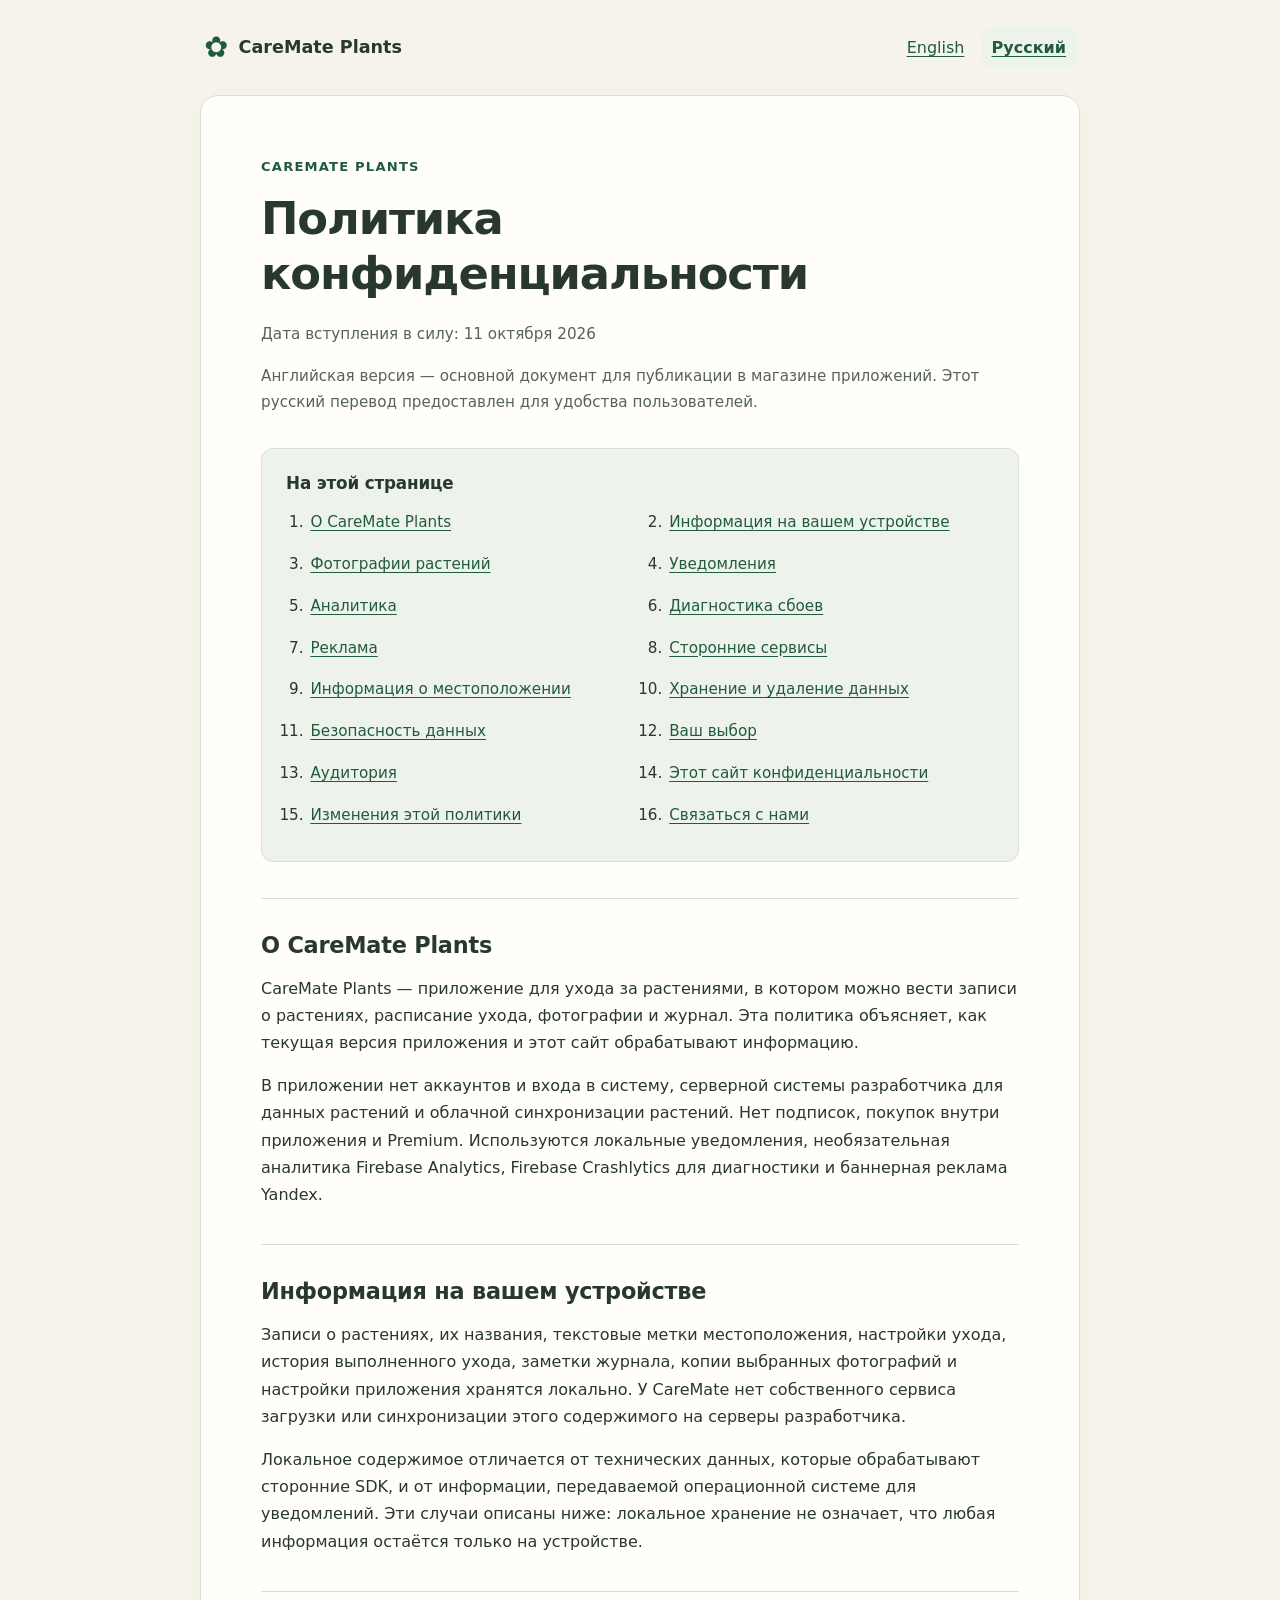
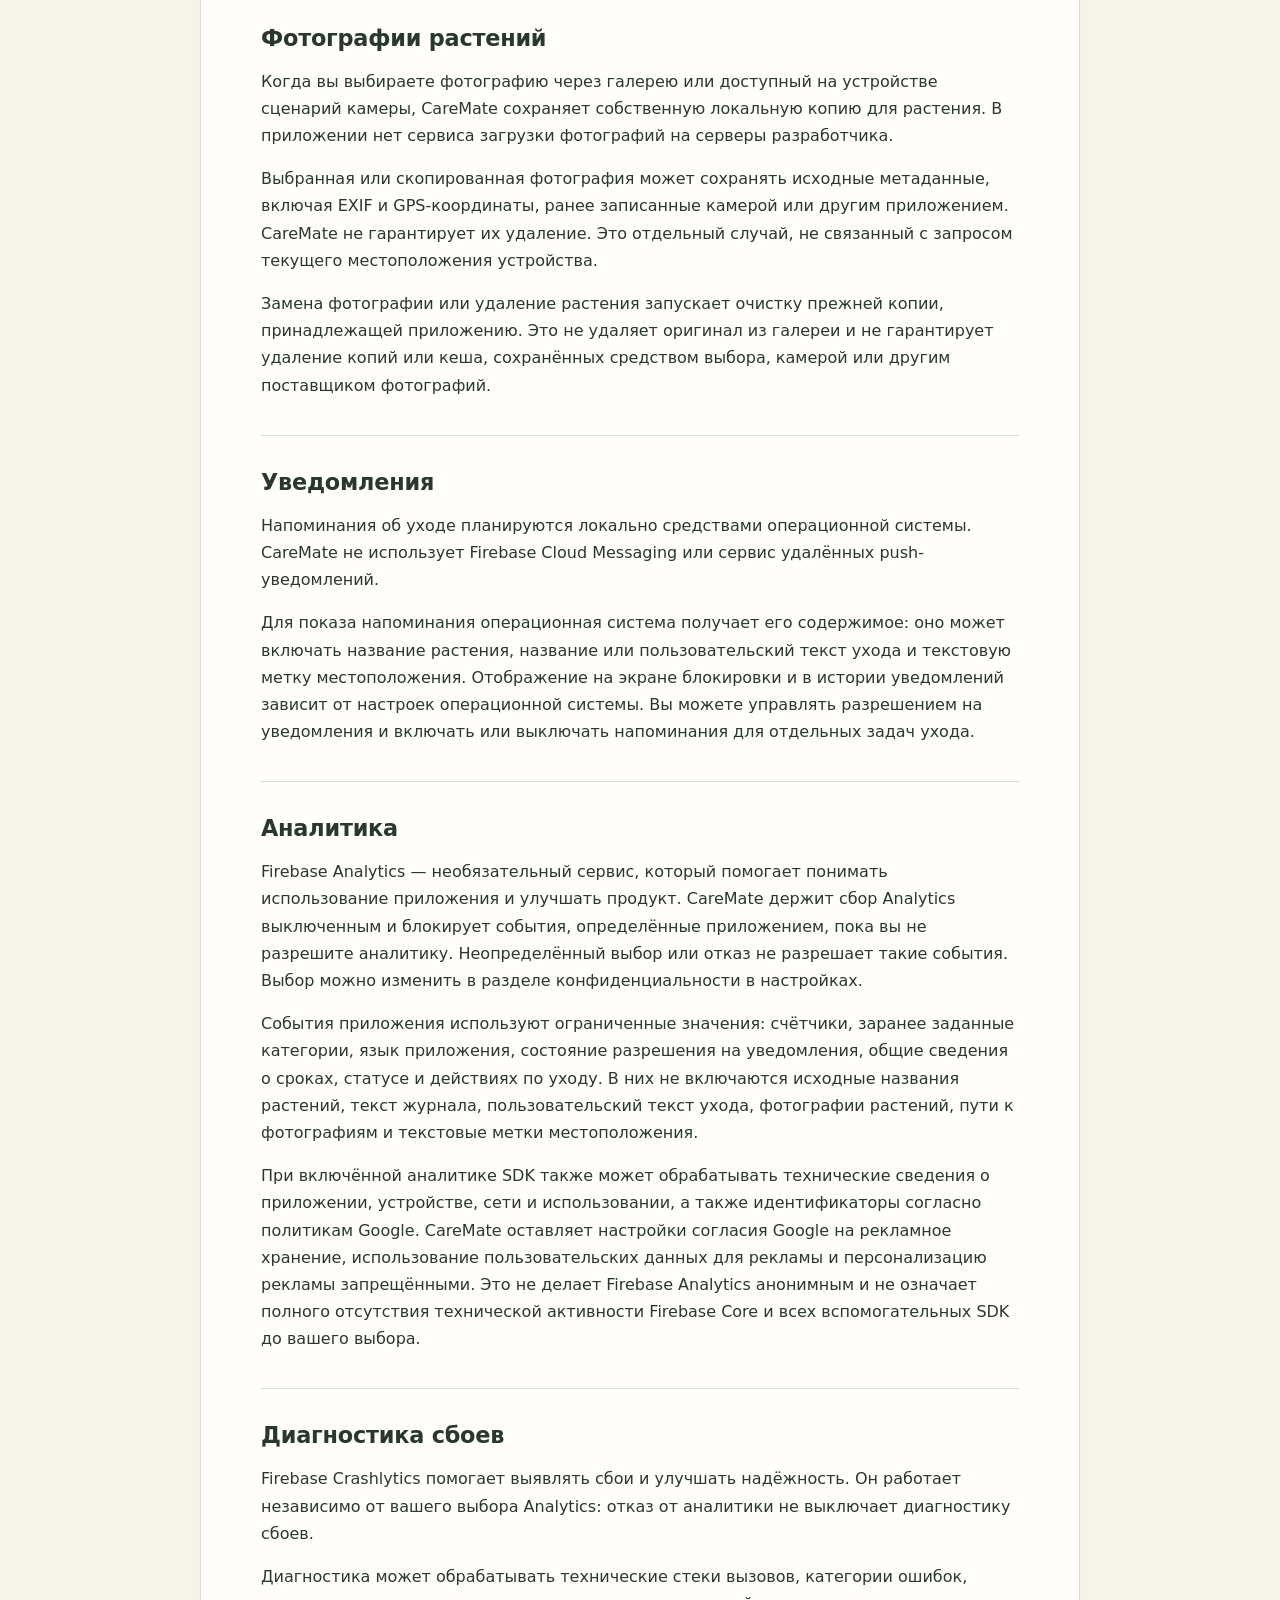
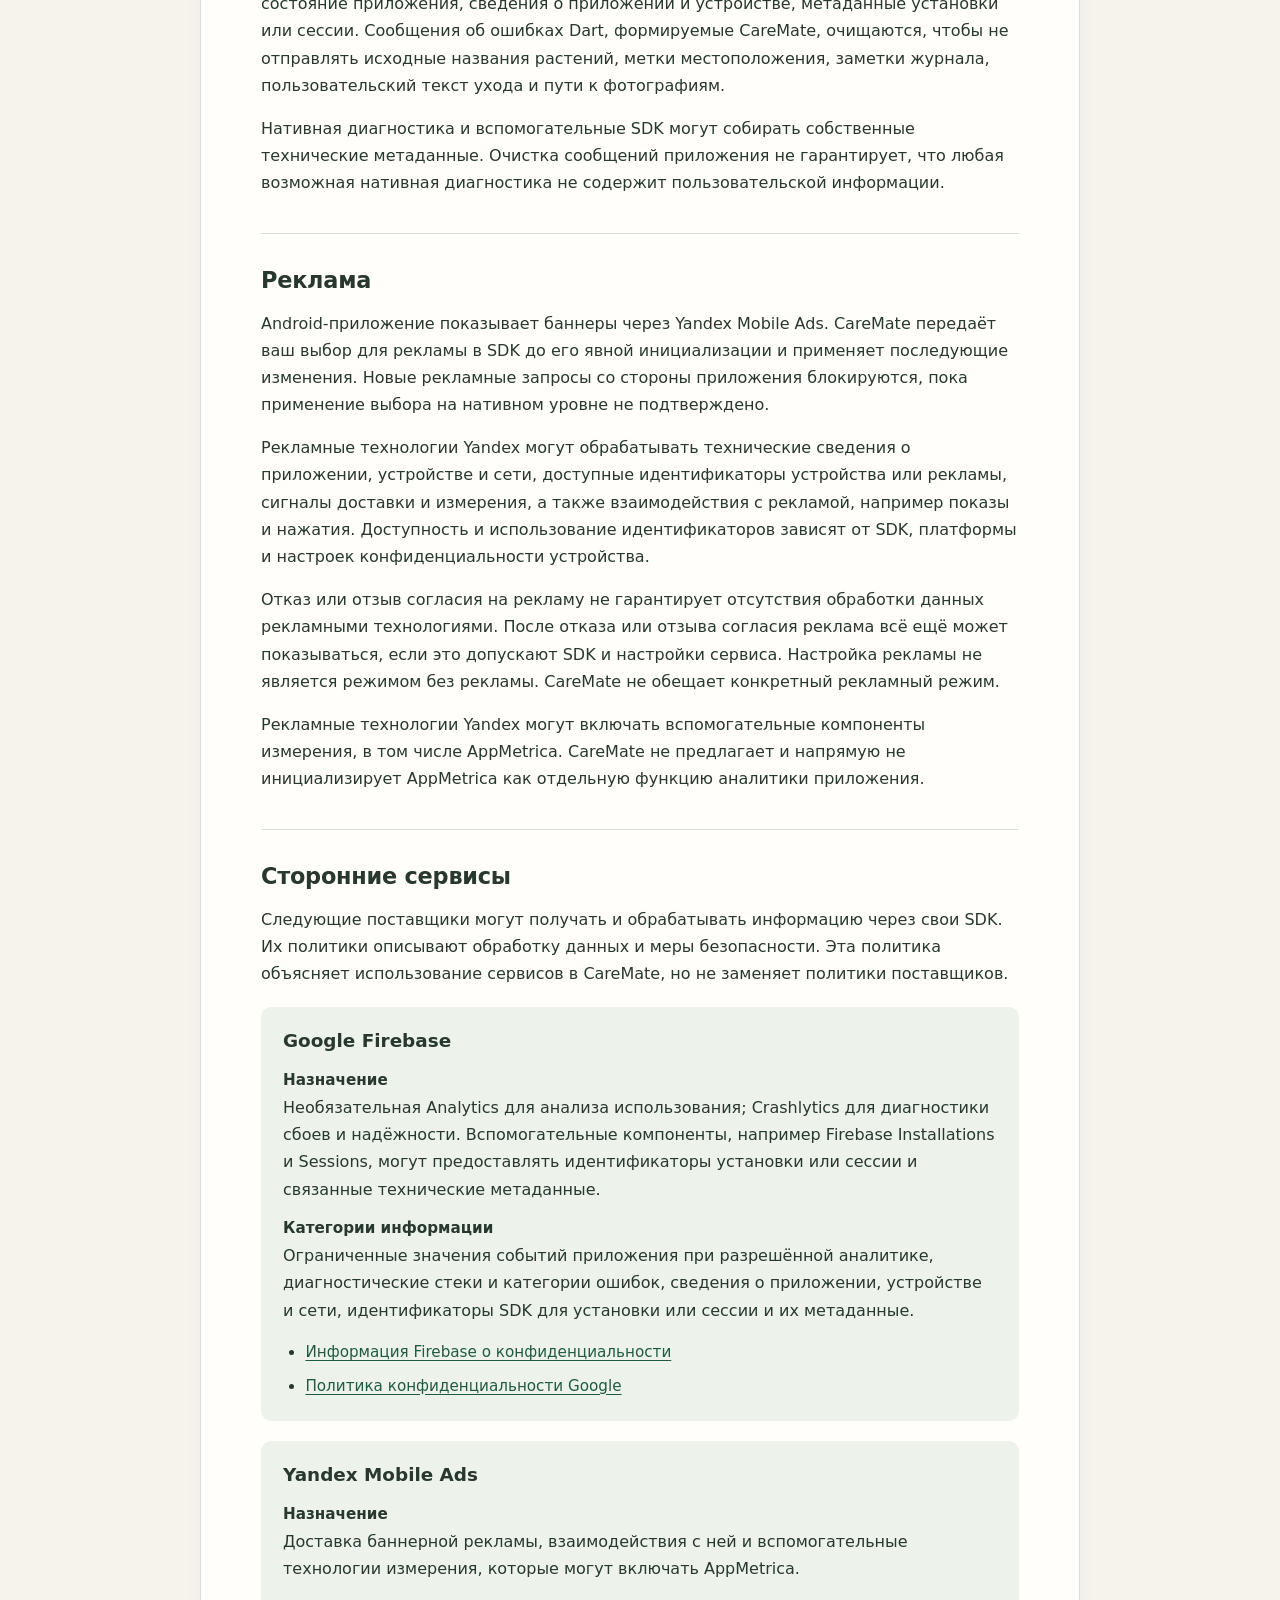
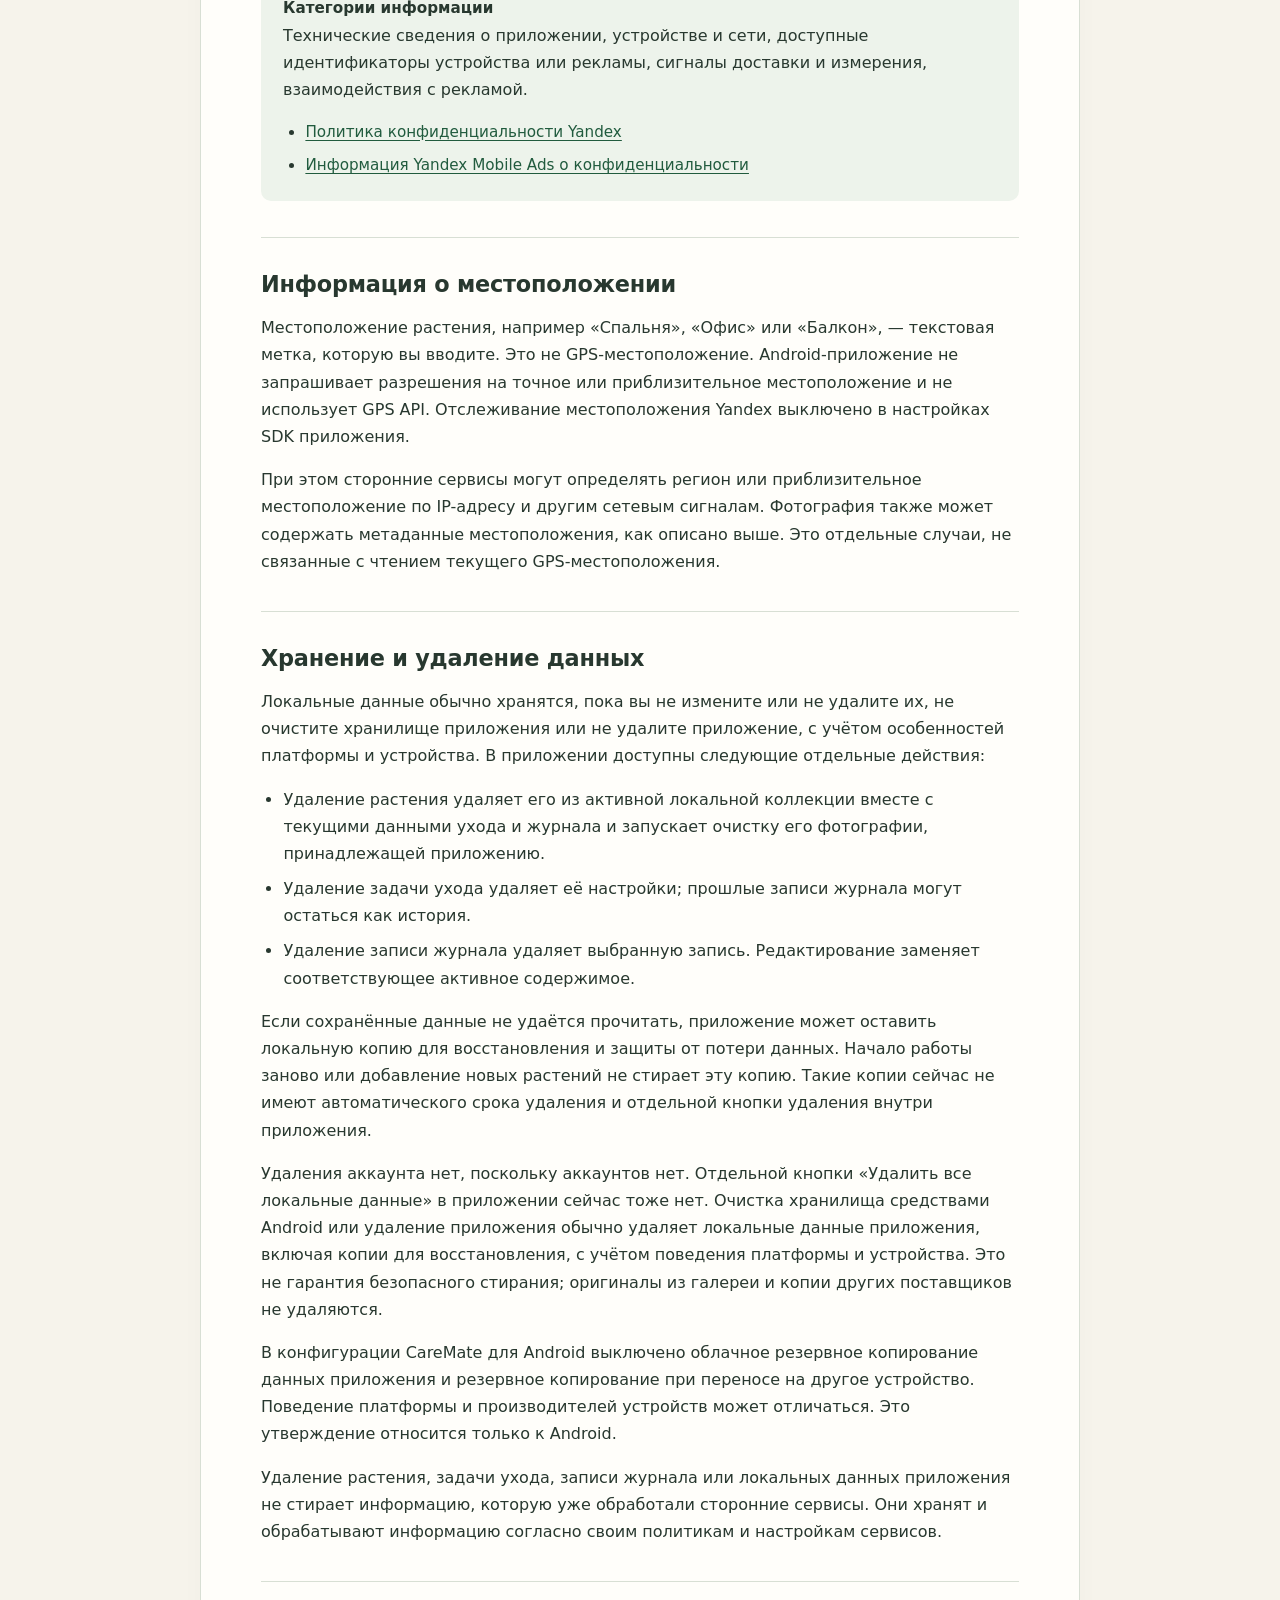
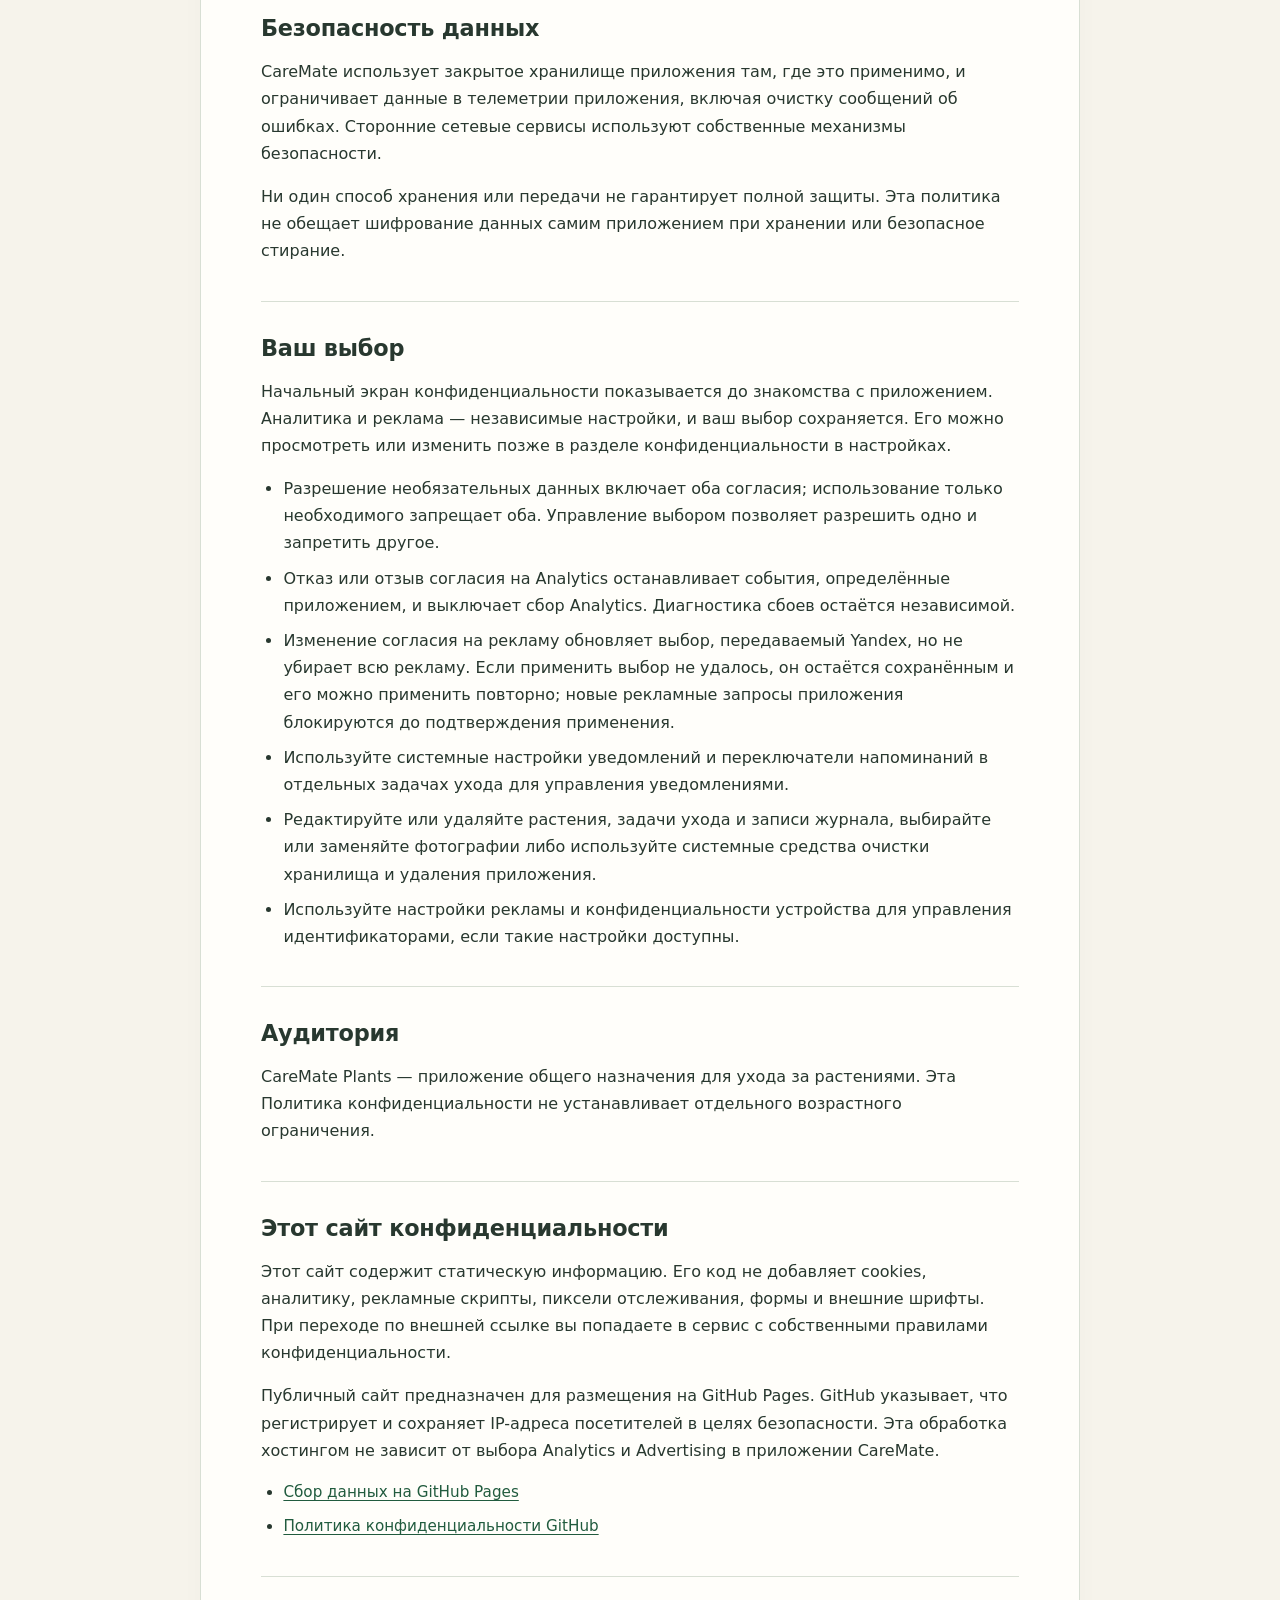
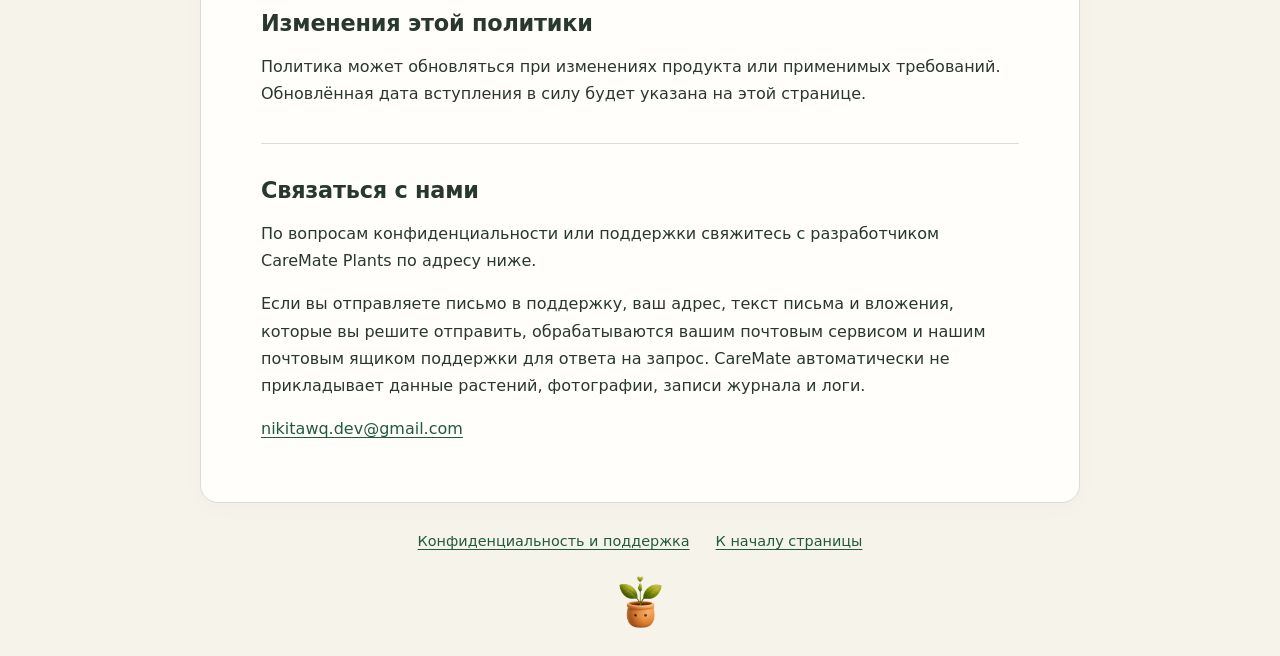
==== privacy-ru.html @ acc86d25 "chore: publish CareMate Plants privacy site" ====
<!doctype html>
<html lang="ru">
<head>
  <meta charset="utf-8">
  <meta name="viewport" content="width=device-width, initial-scale=1">
  <meta name="description" content="Как CareMate Plants обрабатывает локальные данные растений, необязательную аналитику, диагностику сбоев, рекламу и ваши настройки конфиденциальности.">
  <meta name="referrer" content="no-referrer">
  <title>Политика конфиденциальности — CareMate Plants</title>
  <link rel="stylesheet" href="styles.css">
</head>
<body id="top">
  <a class="skip-link" href="#main">Перейти к содержимому</a>
  <div class="site-wrap">
    <header class="site-header">
      <a class="brand" href="index.html">
        <span class="brand-mark" aria-hidden="true">✿</span><span>CareMate Plants</span>
      </a>
      <nav class="language-nav" aria-label="Язык политики">
        <a href="index.html" lang="en" hreflang="en">English</a>
<a href="privacy-ru.html" lang="ru" hreflang="ru" aria-current="page">Русский</a>
      </nav>
    </header>
    <main id="main" tabindex="-1">
      <article class="paper">
        <header class="policy-heading">
          <p class="eyebrow">CareMate Plants</p>
          <h1>Политика конфиденциальности</h1>
          <p class="effective-date">Дата вступления в силу: <time datetime="2026-10-11">11 октября 2026</time></p>
          <p class="canonical-notice">Английская версия — основной документ для публикации в магазине приложений. Этот русский перевод предоставлен для удобства пользователей.</p>
        </header>
        <nav class="contents" aria-label="На этой странице">
          <h2>На этой странице</h2>
          <ol><li><a href="#about">О CareMate Plants</a></li>
<li><a href="#local-content">Информация на вашем устройстве</a></li>
<li><a href="#photos">Фотографии растений</a></li>
<li><a href="#notifications">Уведомления</a></li>
<li><a href="#analytics">Аналитика</a></li>
<li><a href="#crash-reporting">Диагностика сбоев</a></li>
<li><a href="#advertising">Реклама</a></li>
<li><a href="#third-party-services">Сторонние сервисы</a></li>
<li><a href="#location">Информация о местоположении</a></li>
<li><a href="#retention">Хранение и удаление данных</a></li>
<li><a href="#security">Безопасность данных</a></li>
<li><a href="#choices">Ваш выбор</a></li>
<li><a href="#audience">Аудитория</a></li>
<li><a href="#website">Этот сайт конфиденциальности</a></li>
<li><a href="#changes">Изменения этой политики</a></li>
<li><a href="#contact">Связаться с нами</a></li></ol>
        </nav>
        <section class="policy-section" aria-labelledby="about">
<h2 id="about">О CareMate Plants</h2>
<p>CareMate Plants — приложение для ухода за растениями, в котором можно вести записи о растениях, расписание ухода, фотографии и журнал. Эта политика объясняет, как текущая версия приложения и этот сайт обрабатывают информацию.</p>
<p>В приложении нет аккаунтов и входа в систему, серверной системы разработчика для данных растений и облачной синхронизации растений. Нет подписок, покупок внутри приложения и Premium. Используются локальные уведомления, необязательная аналитика Firebase Analytics, Firebase Crashlytics для диагностики и баннерная реклама Yandex.</p>
</section>
<section class="policy-section" aria-labelledby="local-content">
<h2 id="local-content">Информация на вашем устройстве</h2>
<p>Записи о растениях, их названия, текстовые метки местоположения, настройки ухода, история выполненного ухода, заметки журнала, копии выбранных фотографий и настройки приложения хранятся локально. У CareMate нет собственного сервиса загрузки или синхронизации этого содержимого на серверы разработчика.</p>
<p>Локальное содержимое отличается от технических данных, которые обрабатывают сторонние SDK, и от информации, передаваемой операционной системе для уведомлений. Эти случаи описаны ниже: локальное хранение не означает, что любая информация остаётся только на устройстве.</p>
</section>
<section class="policy-section" aria-labelledby="photos">
<h2 id="photos">Фотографии растений</h2>
<p>Когда вы выбираете фотографию через галерею или доступный на устройстве сценарий камеры, CareMate сохраняет собственную локальную копию для растения. В приложении нет сервиса загрузки фотографий на серверы разработчика.</p>
<p>Выбранная или скопированная фотография может сохранять исходные метаданные, включая EXIF и GPS-координаты, ранее записанные камерой или другим приложением. CareMate не гарантирует их удаление. Это отдельный случай, не связанный с запросом текущего местоположения устройства.</p>
<p>Замена фотографии или удаление растения запускает очистку прежней копии, принадлежащей приложению. Это не удаляет оригинал из галереи и не гарантирует удаление копий или кеша, сохранённых средством выбора, камерой или другим поставщиком фотографий.</p>
</section>
<section class="policy-section" aria-labelledby="notifications">
<h2 id="notifications">Уведомления</h2>
<p>Напоминания об уходе планируются локально средствами операционной системы. CareMate не использует Firebase Cloud Messaging или сервис удалённых push-уведомлений.</p>
<p>Для показа напоминания операционная система получает его содержимое: оно может включать название растения, название или пользовательский текст ухода и текстовую метку местоположения. Отображение на экране блокировки и в истории уведомлений зависит от настроек операционной системы. Вы можете управлять разрешением на уведомления и включать или выключать напоминания для отдельных задач ухода.</p>
</section>
<section class="policy-section" aria-labelledby="analytics">
<h2 id="analytics">Аналитика</h2>
<p>Firebase Analytics — необязательный сервис, который помогает понимать использование приложения и улучшать продукт. CareMate держит сбор Analytics выключенным и блокирует события, определённые приложением, пока вы не разрешите аналитику. Неопределённый выбор или отказ не разрешает такие события. Выбор можно изменить в разделе конфиденциальности в настройках.</p>
<p>События приложения используют ограниченные значения: счётчики, заранее заданные категории, язык приложения, состояние разрешения на уведомления, общие сведения о сроках, статусе и действиях по уходу. В них не включаются исходные названия растений, текст журнала, пользовательский текст ухода, фотографии растений, пути к фотографиям и текстовые метки местоположения.</p>
<p>При включённой аналитике SDK также может обрабатывать технические сведения о приложении, устройстве, сети и использовании, а также идентификаторы согласно политикам Google. CareMate оставляет настройки согласия Google на рекламное хранение, использование пользовательских данных для рекламы и персонализацию рекламы запрещёнными. Это не делает Firebase Analytics анонимным и не означает полного отсутствия технической активности Firebase Core и всех вспомогательных SDK до вашего выбора.</p>
</section>
<section class="policy-section" aria-labelledby="crash-reporting">
<h2 id="crash-reporting">Диагностика сбоев</h2>
<p>Firebase Crashlytics помогает выявлять сбои и улучшать надёжность. Он работает независимо от вашего выбора Analytics: отказ от аналитики не выключает диагностику сбоев.</p>
<p>Диагностика может обрабатывать технические стеки вызовов, категории ошибок, состояние приложения, сведения о приложении и устройстве, метаданные установки или сессии. Сообщения об ошибках Dart, формируемые CareMate, очищаются, чтобы не отправлять исходные названия растений, метки местоположения, заметки журнала, пользовательский текст ухода и пути к фотографиям.</p>
<p>Нативная диагностика и вспомогательные SDK могут собирать собственные технические метаданные. Очистка сообщений приложения не гарантирует, что любая возможная нативная диагностика не содержит пользовательской информации.</p>
</section>
<section class="policy-section" aria-labelledby="advertising">
<h2 id="advertising">Реклама</h2>
<p>Android-приложение показывает баннеры через Yandex Mobile Ads. CareMate передаёт ваш выбор для рекламы в SDK до его явной инициализации и применяет последующие изменения. Новые рекламные запросы со стороны приложения блокируются, пока применение выбора на нативном уровне не подтверждено.</p>
<p>Рекламные технологии Yandex могут обрабатывать технические сведения о приложении, устройстве и сети, доступные идентификаторы устройства или рекламы, сигналы доставки и измерения, а также взаимодействия с рекламой, например показы и нажатия. Доступность и использование идентификаторов зависят от SDK, платформы и настроек конфиденциальности устройства.</p>
<p>Отказ или отзыв согласия на рекламу не гарантирует отсутствия обработки данных рекламными технологиями. После отказа или отзыва согласия реклама всё ещё может показываться, если это допускают SDK и настройки сервиса. Настройка рекламы не является режимом без рекламы. CareMate не обещает конкретный рекламный режим.</p>
<p>Рекламные технологии Yandex могут включать вспомогательные компоненты измерения, в том числе AppMetrica. CareMate не предлагает и напрямую не инициализирует AppMetrica как отдельную функцию аналитики приложения.</p>
</section>
<section class="policy-section" aria-labelledby="third-party-services">
<h2 id="third-party-services">Сторонние сервисы</h2>
<p>Следующие поставщики могут получать и обрабатывать информацию через свои SDK. Их политики описывают обработку данных и меры безопасности. Эта политика объясняет использование сервисов в CareMate, но не заменяет политики поставщиков.</p>
<div class="service"><h3>Google Firebase</h3><dl><dt>Назначение</dt><dd>Необязательная Analytics для анализа использования; Crashlytics для диагностики сбоев и надёжности. Вспомогательные компоненты, например Firebase Installations и Sessions, могут предоставлять идентификаторы установки или сессии и связанные технические метаданные.</dd><dt>Категории информации</dt><dd>Ограниченные значения событий приложения при разрешённой аналитике, диагностические стеки и категории ошибок, сведения о приложении, устройстве и сети, идентификаторы SDK для установки или сессии и их метаданные.</dd></dl><ul class="link-list">
<li><a href="https://firebase.google.com/support/privacy" rel="noreferrer">Информация Firebase о конфиденциальности</a></li>
<li><a href="https://policies.google.com/privacy" rel="noreferrer">Политика конфиденциальности Google</a></li>
</ul></div>
<div class="service"><h3>Yandex Mobile Ads</h3><dl><dt>Назначение</dt><dd>Доставка баннерной рекламы, взаимодействия с ней и вспомогательные технологии измерения, которые могут включать AppMetrica.</dd><dt>Категории информации</dt><dd>Технические сведения о приложении, устройстве и сети, доступные идентификаторы устройства или рекламы, сигналы доставки и измерения, взаимодействия с рекламой.</dd></dl><ul class="link-list">
<li><a href="https://yandex.com/legal/confidential/en/" rel="noreferrer">Политика конфиденциальности Yandex</a></li>
<li><a href="https://ads.yandex.com/helpcenter/en/easy/integration/android/advanced-settings/security-privacy" rel="noreferrer">Информация Yandex Mobile Ads о конфиденциальности</a></li>
</ul></div>
</section>
<section class="policy-section" aria-labelledby="location">
<h2 id="location">Информация о местоположении</h2>
<p>Местоположение растения, например «Спальня», «Офис» или «Балкон», — текстовая метка, которую вы вводите. Это не GPS-местоположение. Android-приложение не запрашивает разрешения на точное или приблизительное местоположение и не использует GPS API. Отслеживание местоположения Yandex выключено в настройках SDK приложения.</p>
<p>При этом сторонние сервисы могут определять регион или приблизительное местоположение по IP-адресу и другим сетевым сигналам. Фотография также может содержать метаданные местоположения, как описано выше. Это отдельные случаи, не связанные с чтением текущего GPS-местоположения.</p>
</section>
<section class="policy-section" aria-labelledby="retention">
<h2 id="retention">Хранение и удаление данных</h2>
<p>Локальные данные обычно хранятся, пока вы не измените или не удалите их, не очистите хранилище приложения или не удалите приложение, с учётом особенностей платформы и устройства. В приложении доступны следующие отдельные действия:</p>
<ul>
<li>Удаление растения удаляет его из активной локальной коллекции вместе с текущими данными ухода и журнала и запускает очистку его фотографии, принадлежащей приложению.</li>
<li>Удаление задачи ухода удаляет её настройки; прошлые записи журнала могут остаться как история.</li>
<li>Удаление записи журнала удаляет выбранную запись. Редактирование заменяет соответствующее активное содержимое.</li>
</ul>
<p>Если сохранённые данные не удаётся прочитать, приложение может оставить локальную копию для восстановления и защиты от потери данных. Начало работы заново или добавление новых растений не стирает эту копию. Такие копии сейчас не имеют автоматического срока удаления и отдельной кнопки удаления внутри приложения.</p>
<p>Удаления аккаунта нет, поскольку аккаунтов нет. Отдельной кнопки «Удалить все локальные данные» в приложении сейчас тоже нет. Очистка хранилища средствами Android или удаление приложения обычно удаляет локальные данные приложения, включая копии для восстановления, с учётом поведения платформы и устройства. Это не гарантия безопасного стирания; оригиналы из галереи и копии других поставщиков не удаляются.</p>
<p>В конфигурации CareMate для Android выключено облачное резервное копирование данных приложения и резервное копирование при переносе на другое устройство. Поведение платформы и производителей устройств может отличаться. Это утверждение относится только к Android.</p>
<p>Удаление растения, задачи ухода, записи журнала или локальных данных приложения не стирает информацию, которую уже обработали сторонние сервисы. Они хранят и обрабатывают информацию согласно своим политикам и настройкам сервисов.</p>
</section>
<section class="policy-section" aria-labelledby="security">
<h2 id="security">Безопасность данных</h2>
<p>CareMate использует закрытое хранилище приложения там, где это применимо, и ограничивает данные в телеметрии приложения, включая очистку сообщений об ошибках. Сторонние сетевые сервисы используют собственные механизмы безопасности.</p>
<p>Ни один способ хранения или передачи не гарантирует полной защиты. Эта политика не обещает шифрование данных самим приложением при хранении или безопасное стирание.</p>
</section>
<section class="policy-section" aria-labelledby="choices">
<h2 id="choices">Ваш выбор</h2>
<p>Начальный экран конфиденциальности показывается до знакомства с приложением. Аналитика и реклама — независимые настройки, и ваш выбор сохраняется. Его можно просмотреть или изменить позже в разделе конфиденциальности в настройках.</p>
<ul>
<li>Разрешение необязательных данных включает оба согласия; использование только необходимого запрещает оба. Управление выбором позволяет разрешить одно и запретить другое.</li>
<li>Отказ или отзыв согласия на Analytics останавливает события, определённые приложением, и выключает сбор Analytics. Диагностика сбоев остаётся независимой.</li>
<li>Изменение согласия на рекламу обновляет выбор, передаваемый Yandex, но не убирает всю рекламу. Если применить выбор не удалось, он остаётся сохранённым и его можно применить повторно; новые рекламные запросы приложения блокируются до подтверждения применения.</li>
<li>Используйте системные настройки уведомлений и переключатели напоминаний в отдельных задачах ухода для управления уведомлениями.</li>
<li>Редактируйте или удаляйте растения, задачи ухода и записи журнала, выбирайте или заменяйте фотографии либо используйте системные средства очистки хранилища и удаления приложения.</li>
<li>Используйте настройки рекламы и конфиденциальности устройства для управления идентификаторами, если такие настройки доступны.</li>
</ul>
</section>
<section class="policy-section" aria-labelledby="audience">
<h2 id="audience">Аудитория</h2>
<p>CareMate Plants — приложение общего назначения для ухода за растениями. Эта Политика конфиденциальности не устанавливает отдельного возрастного ограничения.</p>
</section>
<section class="policy-section" aria-labelledby="website">
<h2 id="website">Этот сайт конфиденциальности</h2>
<p>Этот сайт содержит статическую информацию. Его код не добавляет cookies, аналитику, рекламные скрипты, пиксели отслеживания, формы и внешние шрифты. При переходе по внешней ссылке вы попадаете в сервис с собственными правилами конфиденциальности.</p>
<p>Публичный сайт предназначен для размещения на GitHub Pages. GitHub указывает, что регистрирует и сохраняет IP-адреса посетителей в целях безопасности. Эта обработка хостингом не зависит от выбора Analytics и Advertising в приложении CareMate.</p>
<ul class="link-list">
<li><a href="https://docs.github.com/en/pages/getting-started-with-github-pages/what-is-github-pages#data-collection" rel="noreferrer">Сбор данных на GitHub Pages</a></li>
<li><a href="https://docs.github.com/en/site-policy/privacy-policies/github-general-privacy-statement" rel="noreferrer">Политика конфиденциальности GitHub</a></li>
</ul>
</section>
<section class="policy-section" aria-labelledby="changes">
<h2 id="changes">Изменения этой политики</h2>
<p>Политика может обновляться при изменениях продукта или применимых требований. Обновлённая дата вступления в силу будет указана на этой странице.</p>
</section>
<section class="policy-section" aria-labelledby="contact">
<h2 id="contact">Связаться с нами</h2>
<p>По вопросам конфиденциальности или поддержки свяжитесь с разработчиком CareMate Plants по адресу ниже.</p>
<p>Если вы отправляете письмо в поддержку, ваш адрес, текст письма и вложения, которые вы решите отправить, обрабатываются вашим почтовым сервисом и нашим почтовым ящиком поддержки для ответа на запрос. CareMate автоматически не прикладывает данные растений, фотографии, записи журнала и логи.</p>
<p><a href="mailto:nikitawq.dev@gmail.com">nikitawq.dev@gmail.com</a></p>
</section>
      </article>
    </main>
    <footer class="site-footer">
      <nav class="footer-nav" aria-label="Навигация внизу страницы">
        <a href="mailto:nikitawq.dev@gmail.com">Конфиденциальность и поддержка</a>
        <a href="#top">К началу страницы</a>
      </nav>
      <div class="footer-brand">
        <svg class="footer-mark" viewBox="215 167 594 720" width="43" height="52" aria-hidden="true" focusable="false">
          <image href="assets/caremate-plant-mark.png" width="1024" height="1024" />
        </svg>
      </div>
    </footer>
  </div>
</body>
</html>
---- styles.css ----
:root {
  color-scheme: light;
  --cream: #f6f3eb;
  --paper: #fffefa;
  --ink: #28382f;
  --muted: #56635b;
  --green: #215b3e;
  --soft-green: #edf3eb;
  --border: #d8dfd4;
}

* { box-sizing: border-box; }

html { scroll-padding-top: 1.5rem; }

body {
  margin: 0;
  background: var(--cream);
  color: var(--ink);
  font-family: system-ui, -apple-system, BlinkMacSystemFont, "Segoe UI", sans-serif;
  font-size: 1rem;
  line-height: 1.7;
  overflow-wrap: anywhere;
}

a { color: var(--green); text-underline-offset: 0.2em; }
a:hover { text-decoration-thickness: 2px; }

a:focus-visible {
  outline: 3px solid var(--green);
  outline-offset: 4px;
  border-radius: 2px;
}

.site-wrap { width: min(880px, calc(100% - 40px)); margin: 0 auto; }

.site-header {
  display: flex;
  align-items: center;
  justify-content: space-between;
  flex-wrap: wrap;
  gap: 1rem;
  padding: 28px 4px;
}

.brand {
  display: inline-flex;
  align-items: center;
  gap: 0.65rem;
  color: var(--ink);
  font-size: 1.1rem;
  font-weight: 650;
  text-decoration: none;
}

.brand-mark { color: var(--green); font-size: 1.8rem; line-height: 1; }

.language-nav { display: flex; flex-wrap: wrap; gap: 0.45rem; }
.language-nav a { padding: 6px 10px; border-radius: 7px; }
.language-nav a[aria-current="page"] { background: var(--soft-green); font-weight: 650; }

.paper {
  background: var(--paper);
  border: 1px solid var(--border);
  border-radius: 18px;
  padding: clamp(24px, 5vw, 60px);
  box-shadow: 0 4px 24px #28382f06;
}

h1, h2, h3 { line-height: 1.25; font-weight: 650; }
h1 { margin: 0 0 20px; font-size: clamp(2rem, 5vw, 2.8rem); letter-spacing: -0.025em; }
html[lang="ru"] h1 { font-size: clamp(1.45rem, 6.5vw, 2.8rem); }
h2 { margin: 0 0 1rem; font-size: 1.4rem; letter-spacing: -0.01em; }
h3 { margin: 0 0 1rem; font-size: 1.15rem; }
p { margin: 0 0 1rem; }
p:last-child { margin-bottom: 0; }

.eyebrow {
  color: var(--green);
  font-size: 0.82rem;
  font-weight: 700;
  letter-spacing: 0.09em;
  text-transform: uppercase;
  margin-bottom: 12px;
}

.effective-date { color: var(--muted); font-size: 0.95rem; }
.canonical-notice { color: var(--muted); font-size: 0.95rem; }

.contents {
  margin-top: 32px;
  padding: 24px;
  border: 1px solid var(--border);
  background: var(--soft-green);
  border-radius: 12px;
}

.contents h2 { font-size: 1.05rem; }
.contents ol { display: grid; grid-template-columns: 1fr 1fr; column-gap: 32px; row-gap: 8px; }
.contents li { break-inside: avoid; padding-left: 2px; font-size: 0.95rem; }

ul, ol { padding-left: 1.4rem; margin: 0 0 1rem; }
li { margin-bottom: 0.5rem; }
li:last-child { margin-bottom: 0; }
.contents ol, .link-list { margin-bottom: 0; }

.policy-section { margin-top: 36px; padding-top: 32px; border-top: 1px solid var(--border); }
.service { margin-top: 20px; padding: 22px; background: var(--soft-green); border-radius: 10px; }
dl { margin: 0 0 1rem; }
dt { font-weight: 650; font-size: 0.95rem; }
dd { margin: 0 0 0.85rem; }
.link-list { font-size: 0.95rem; }

.site-footer {
  padding: 26px 4px 28px;
  font-size: 0.9rem;
  text-align: center;
}

.footer-nav {
  display: flex;
  justify-content: center;
  flex-wrap: wrap;
  gap: 10px 26px;
}

.footer-brand {
  display: flex;
  justify-content: center;
  margin-top: 22px;
  line-height: 1;
}

.footer-mark { display: block; width: 43px; height: 52px; }

.skip-link {
  position: absolute;
  top: 8px;
  left: 8px;
  z-index: 1;
  padding: 10px 14px;
  background: var(--paper);
  border: 2px solid var(--green);
  transform: translateY(-200%);
}

.skip-link:focus { transform: none; }

@media (max-width: 600px) {
  .site-wrap { width: calc(100% - 24px); }
  .site-header { padding-block: 20px; }
  .paper { border-radius: 12px; }
  .contents { padding: 18px; }
  .contents ol { grid-template-columns: 1fr; }
  .service { padding: 18px; }
  .policy-section { margin-top: 28px; padding-top: 26px; }
}

@media print {
  body { background: white; font-size: 10pt; }
  .site-wrap { width: 100%; }
  .site-header, .site-footer, .contents, .skip-link { display: none; }
  .paper { border: 0; box-shadow: none; padding: 0; }
  .policy-section { margin-top: 20px; padding-top: 16px; }
  h2, h3 { break-after: avoid; }
  p, li { orphans: 3; widows: 3; }
}
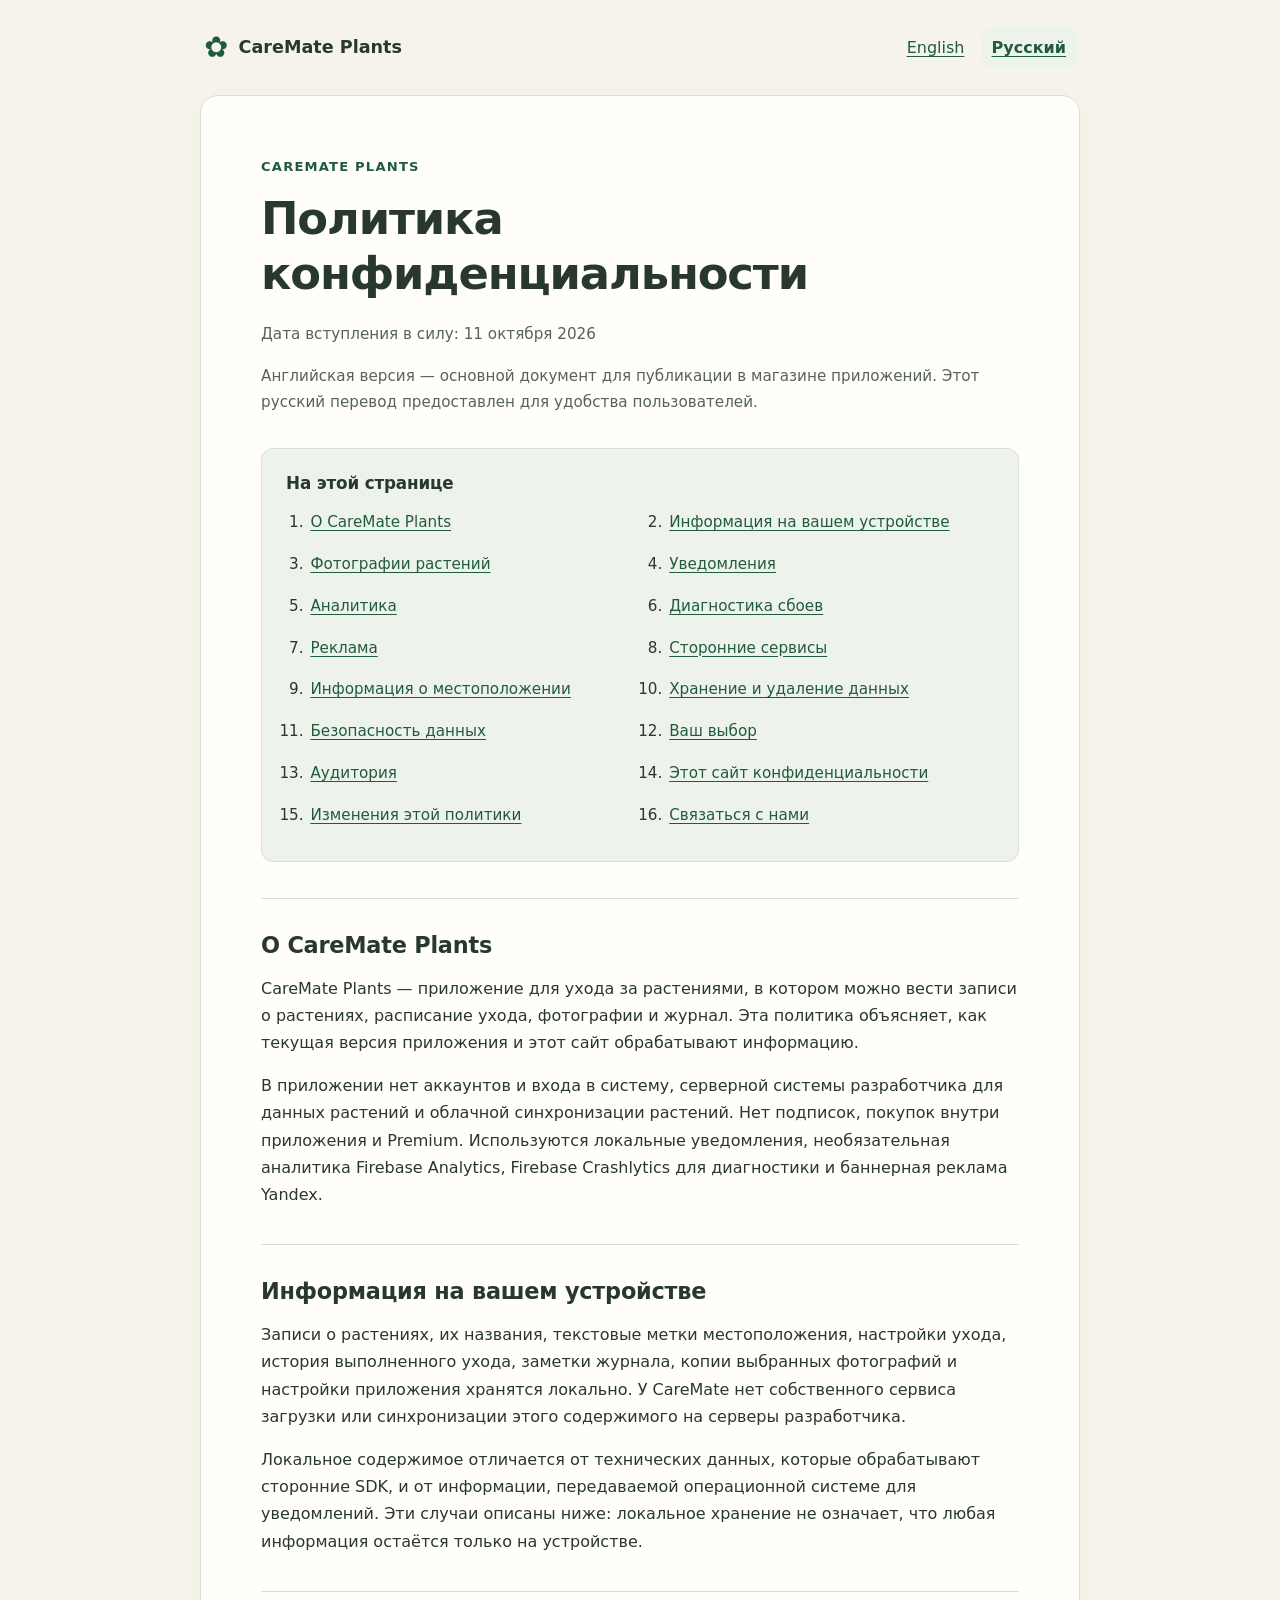
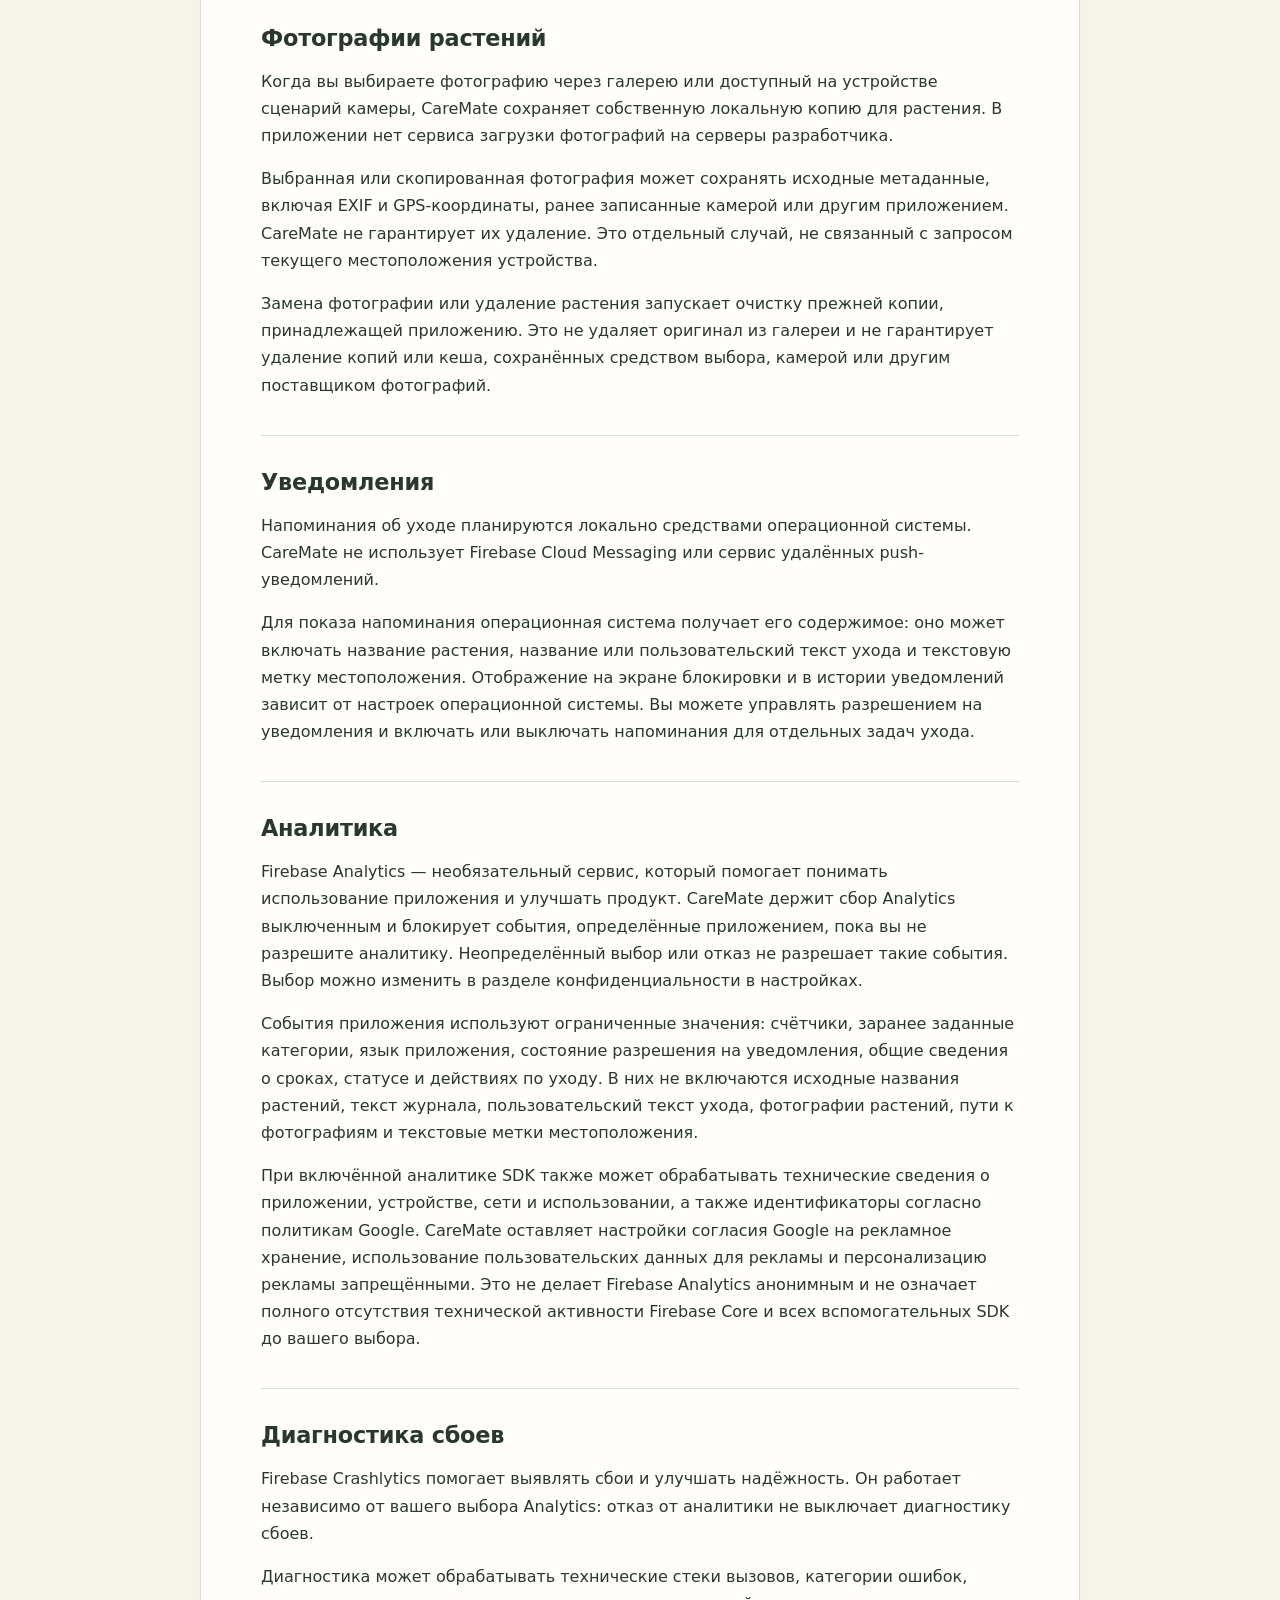
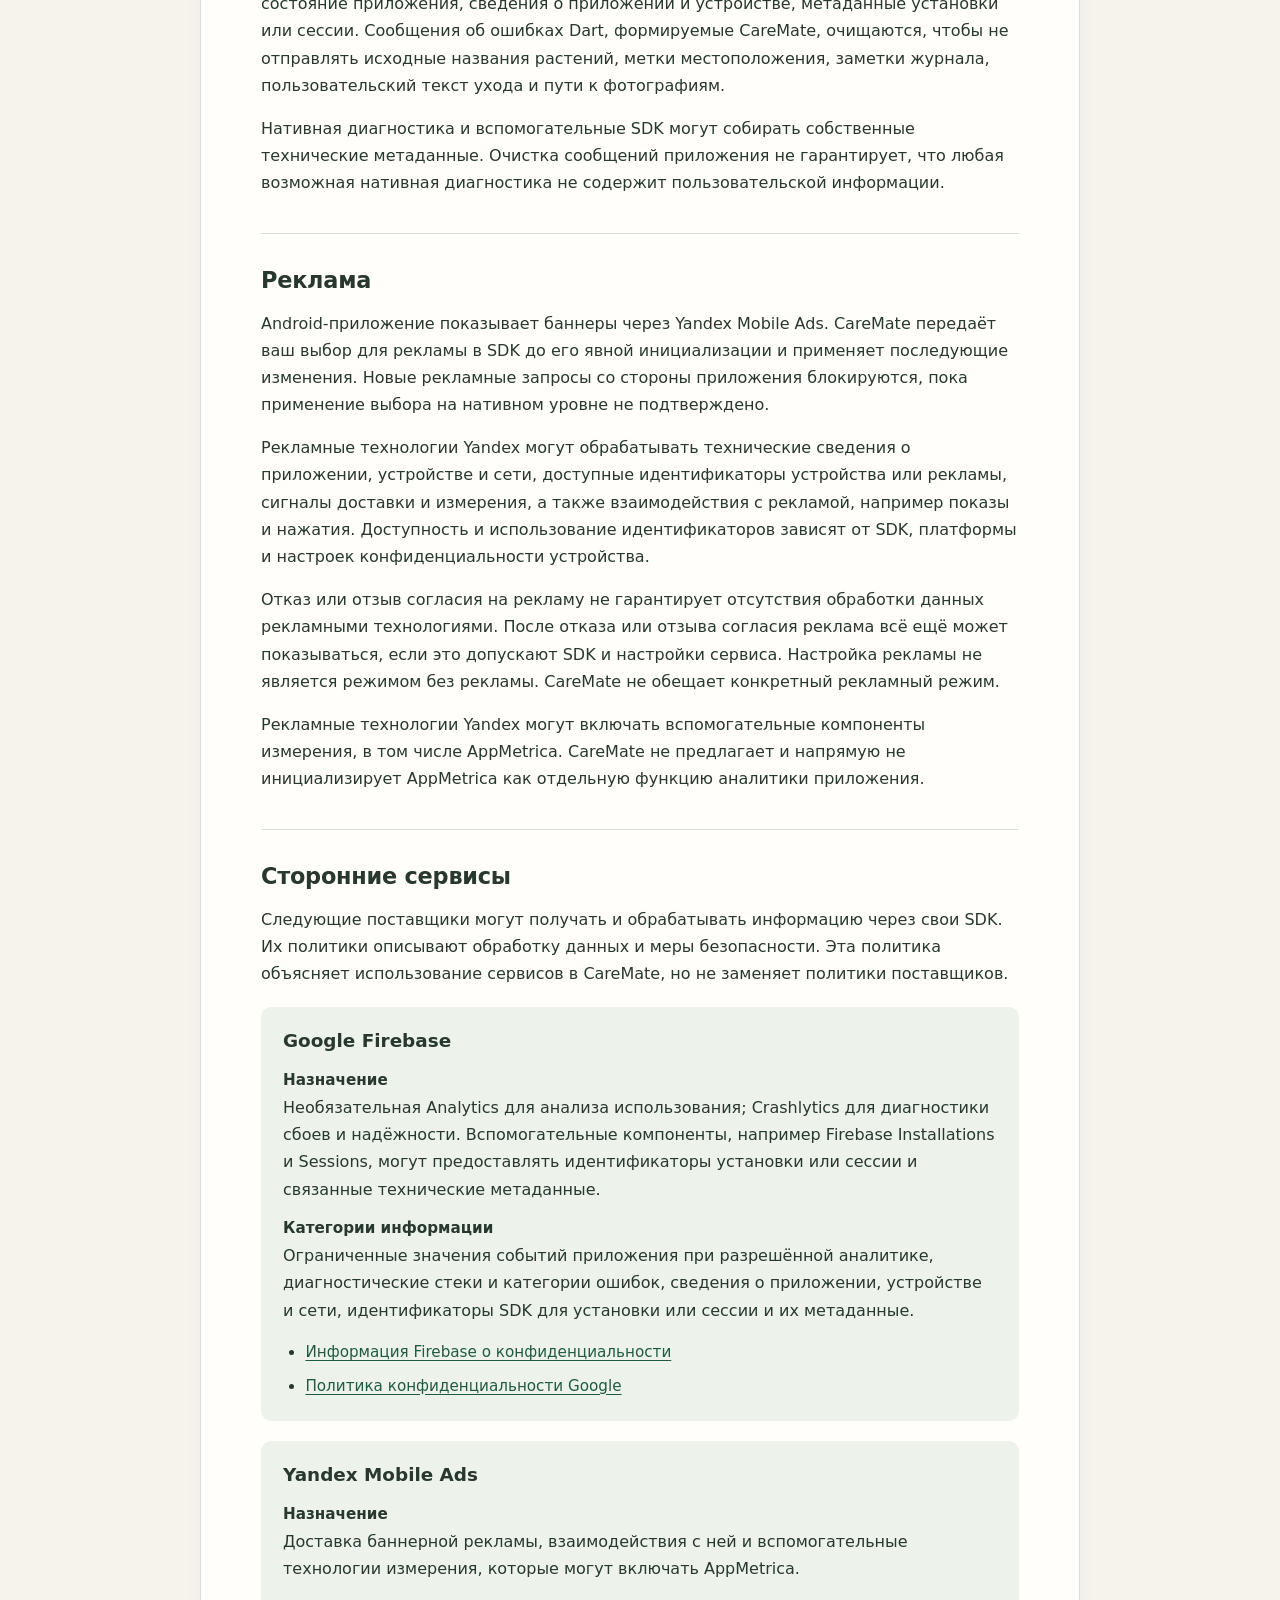
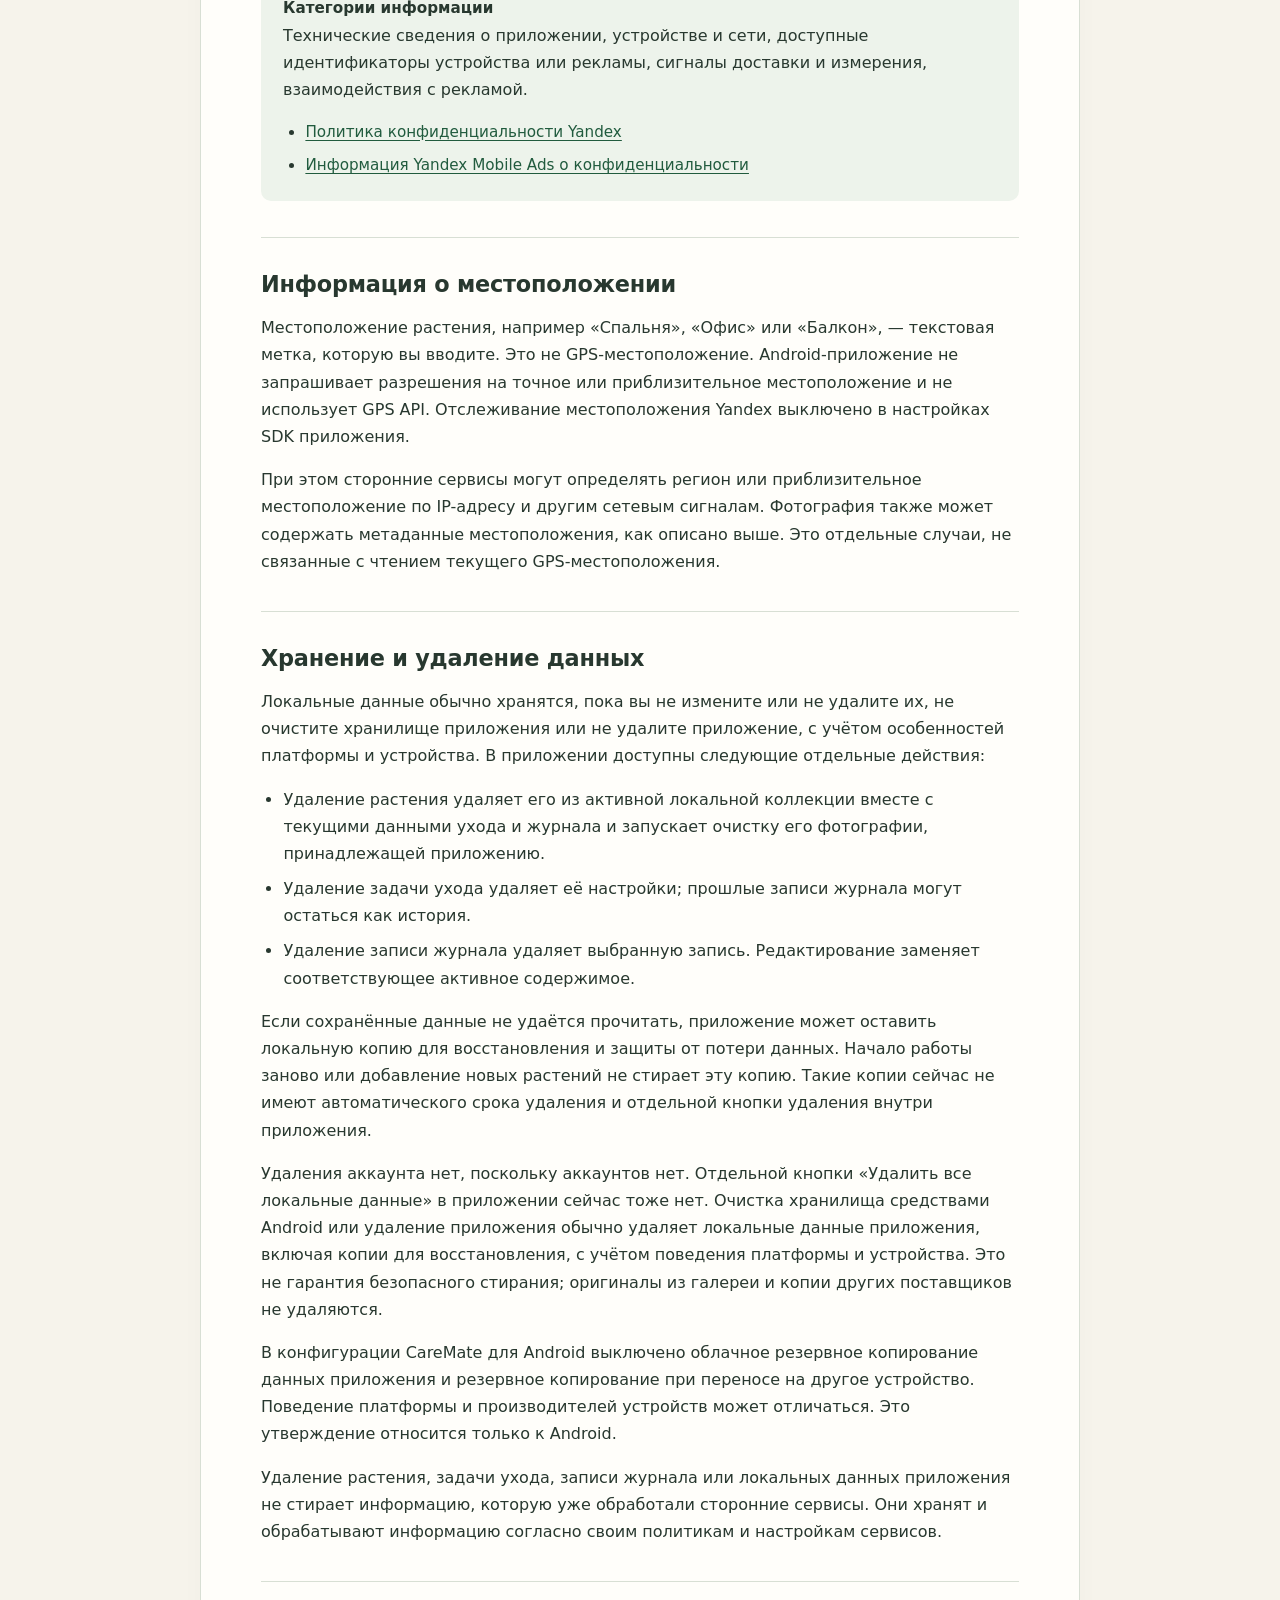
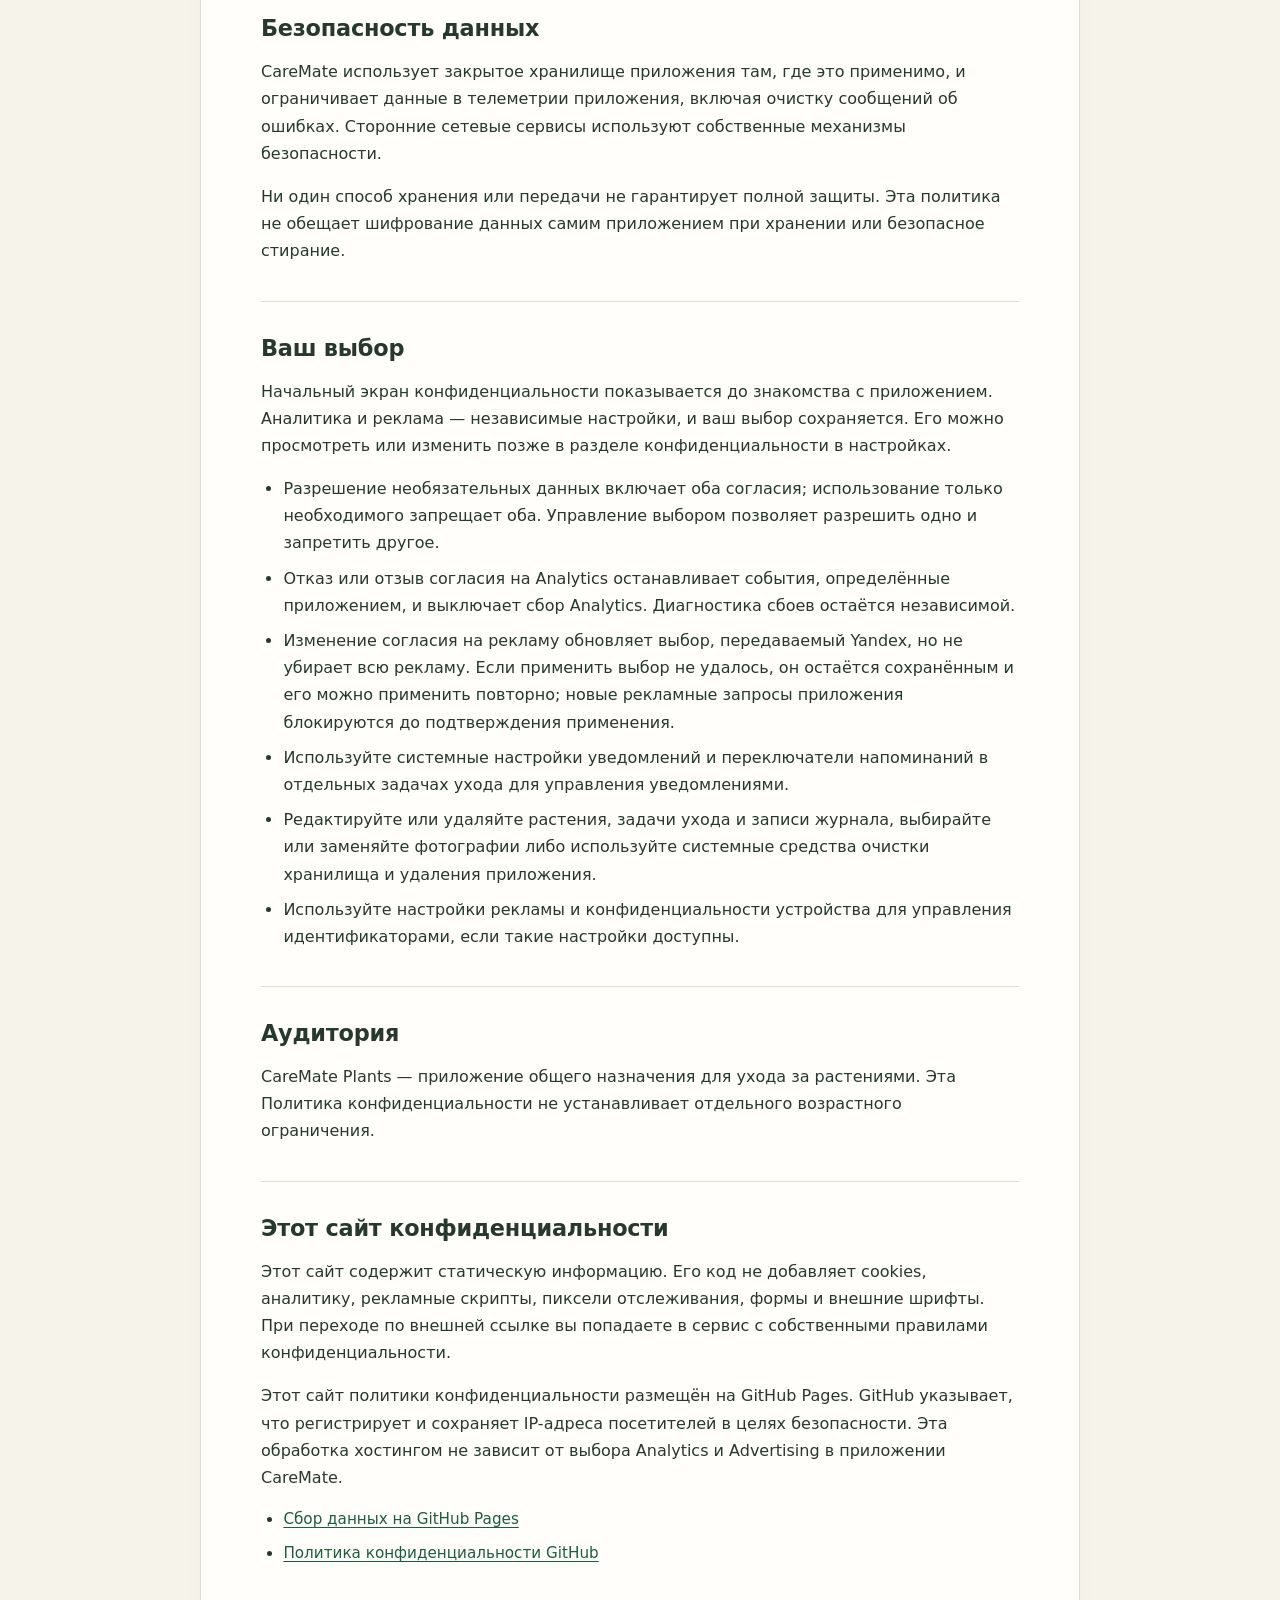
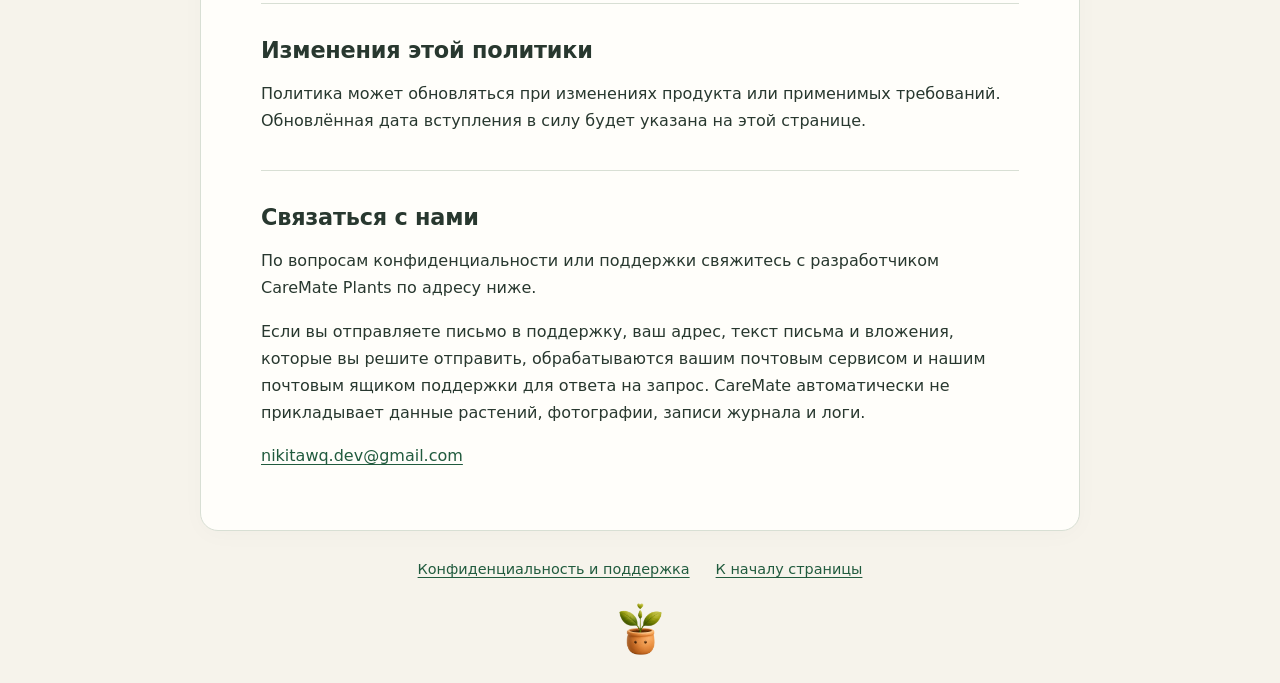
==== commit 349c4c61: "chore: update published privacy wording" ====
--- a/privacy-ru.html
+++ b/privacy-ru.html
@@ -141,7 +141,7 @@
 <section class="policy-section" aria-labelledby="website">
 <h2 id="website">Этот сайт конфиденциальности</h2>
 <p>Этот сайт содержит статическую информацию. Его код не добавляет cookies, аналитику, рекламные скрипты, пиксели отслеживания, формы и внешние шрифты. При переходе по внешней ссылке вы попадаете в сервис с собственными правилами конфиденциальности.</p>
-<p>Публичный сайт предназначен для размещения на GitHub Pages. GitHub указывает, что регистрирует и сохраняет IP-адреса посетителей в целях безопасности. Эта обработка хостингом не зависит от выбора Analytics и Advertising в приложении CareMate.</p>
+<p>Этот сайт политики конфиденциальности размещён на GitHub Pages. GitHub указывает, что регистрирует и сохраняет IP-адреса посетителей в целях безопасности. Эта обработка хостингом не зависит от выбора Analytics и Advertising в приложении CareMate.</p>
 <ul class="link-list">
 <li><a href="https://docs.github.com/en/pages/getting-started-with-github-pages/what-is-github-pages#data-collection" rel="noreferrer">Сбор данных на GitHub Pages</a></li>
 <li><a href="https://docs.github.com/en/site-policy/privacy-policies/github-general-privacy-statement" rel="noreferrer">Политика конфиденциальности GitHub</a></li>
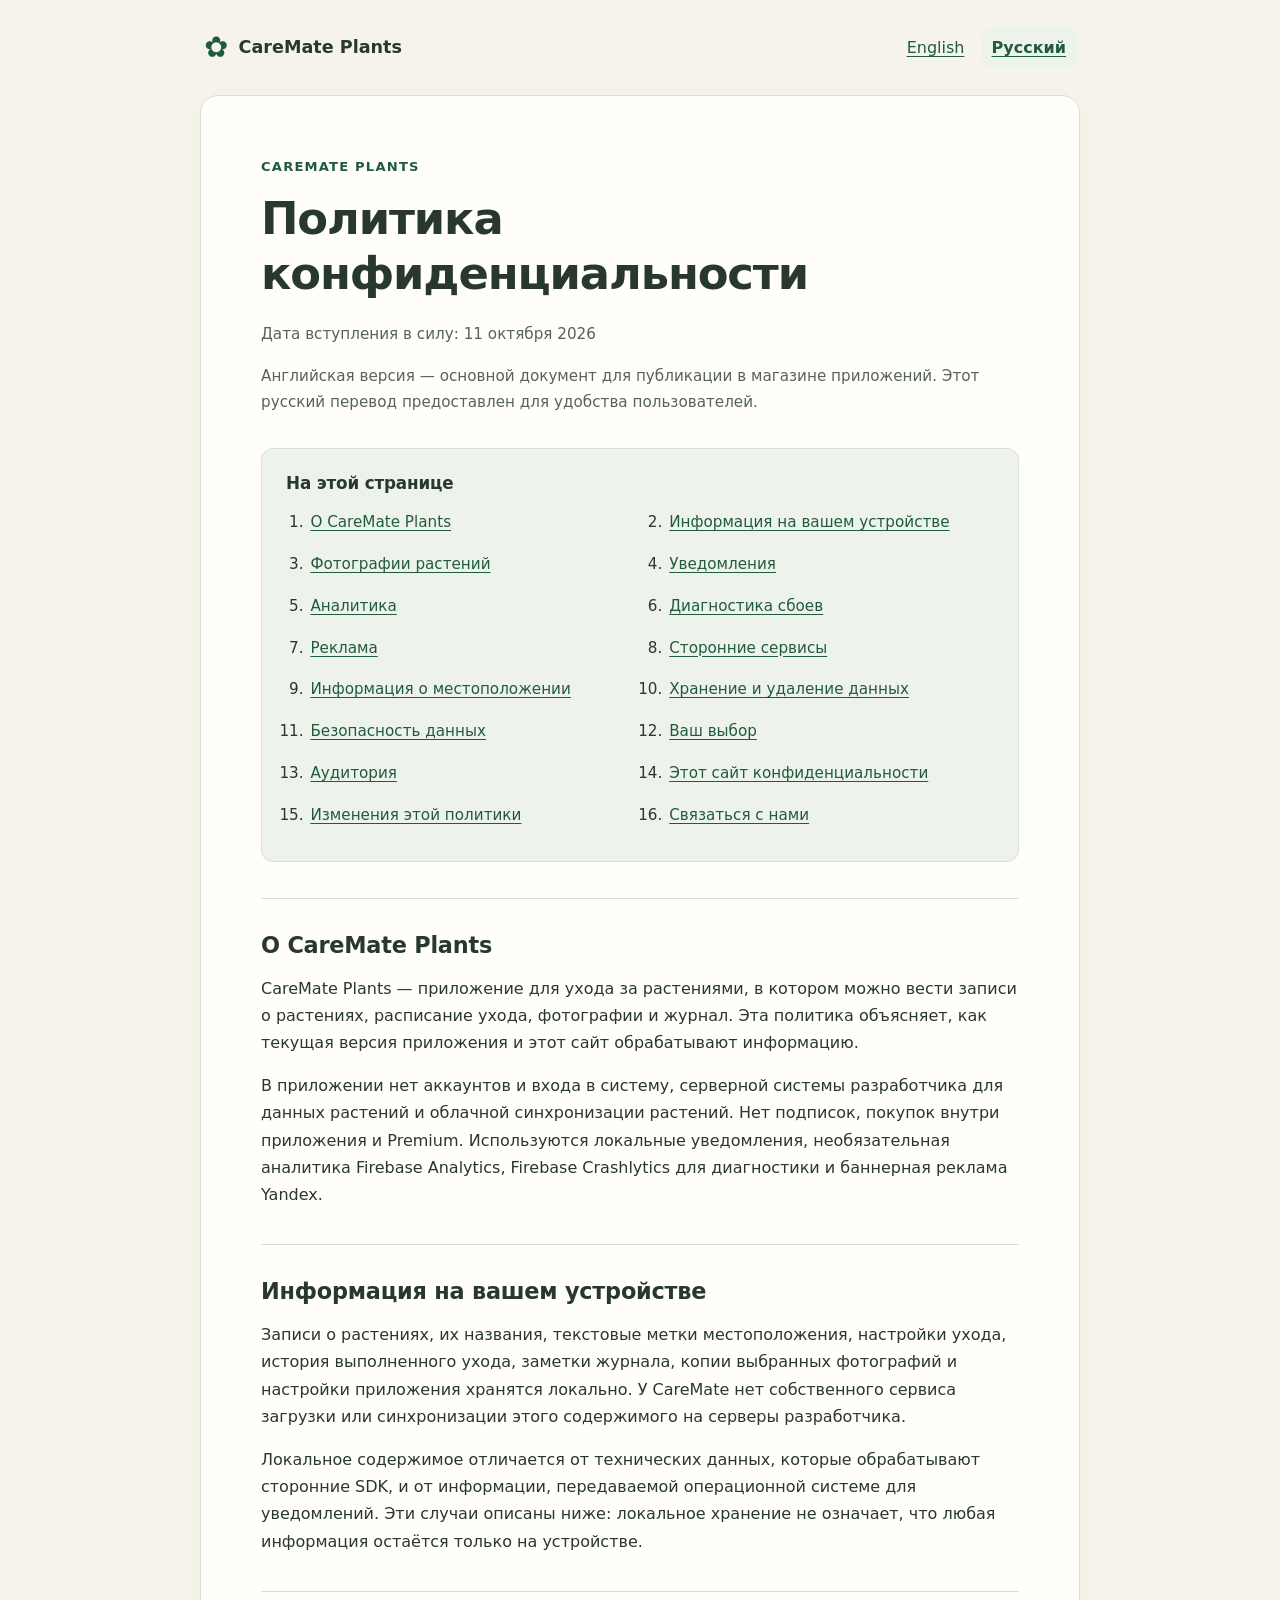
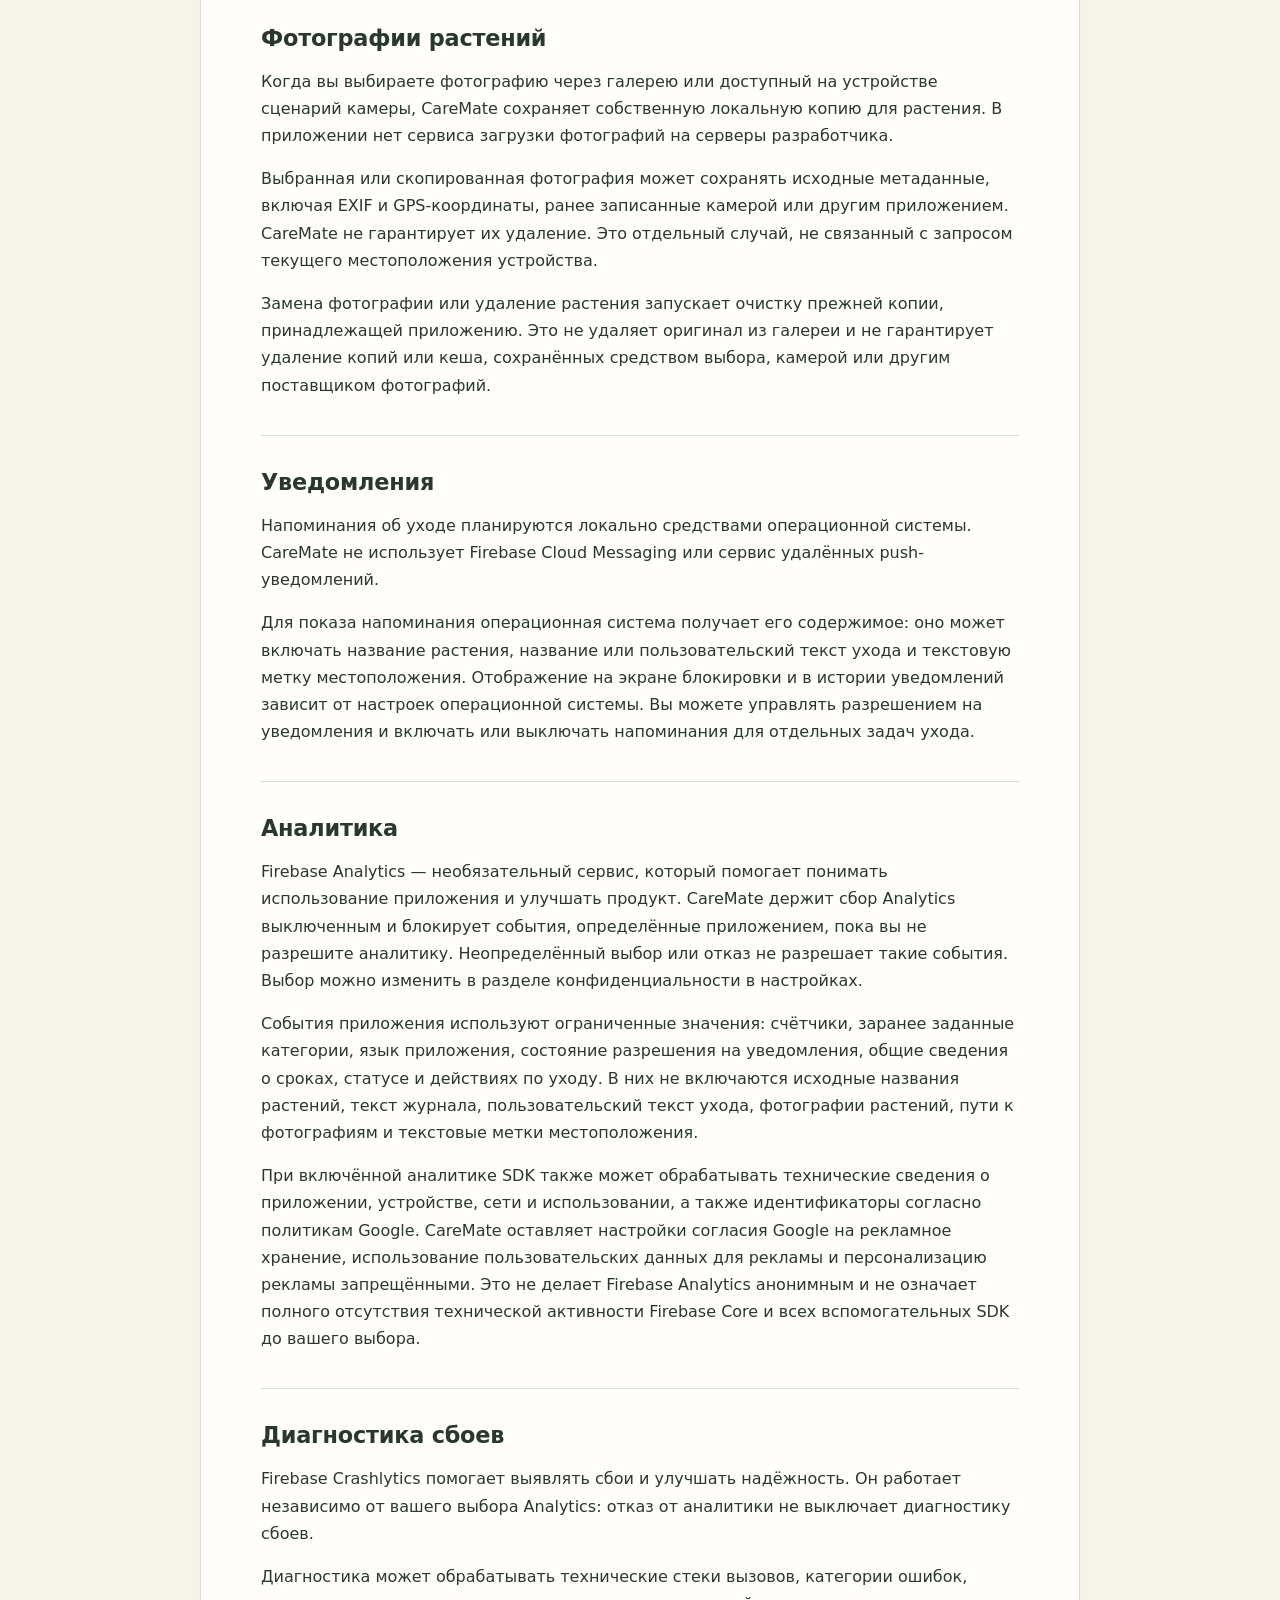
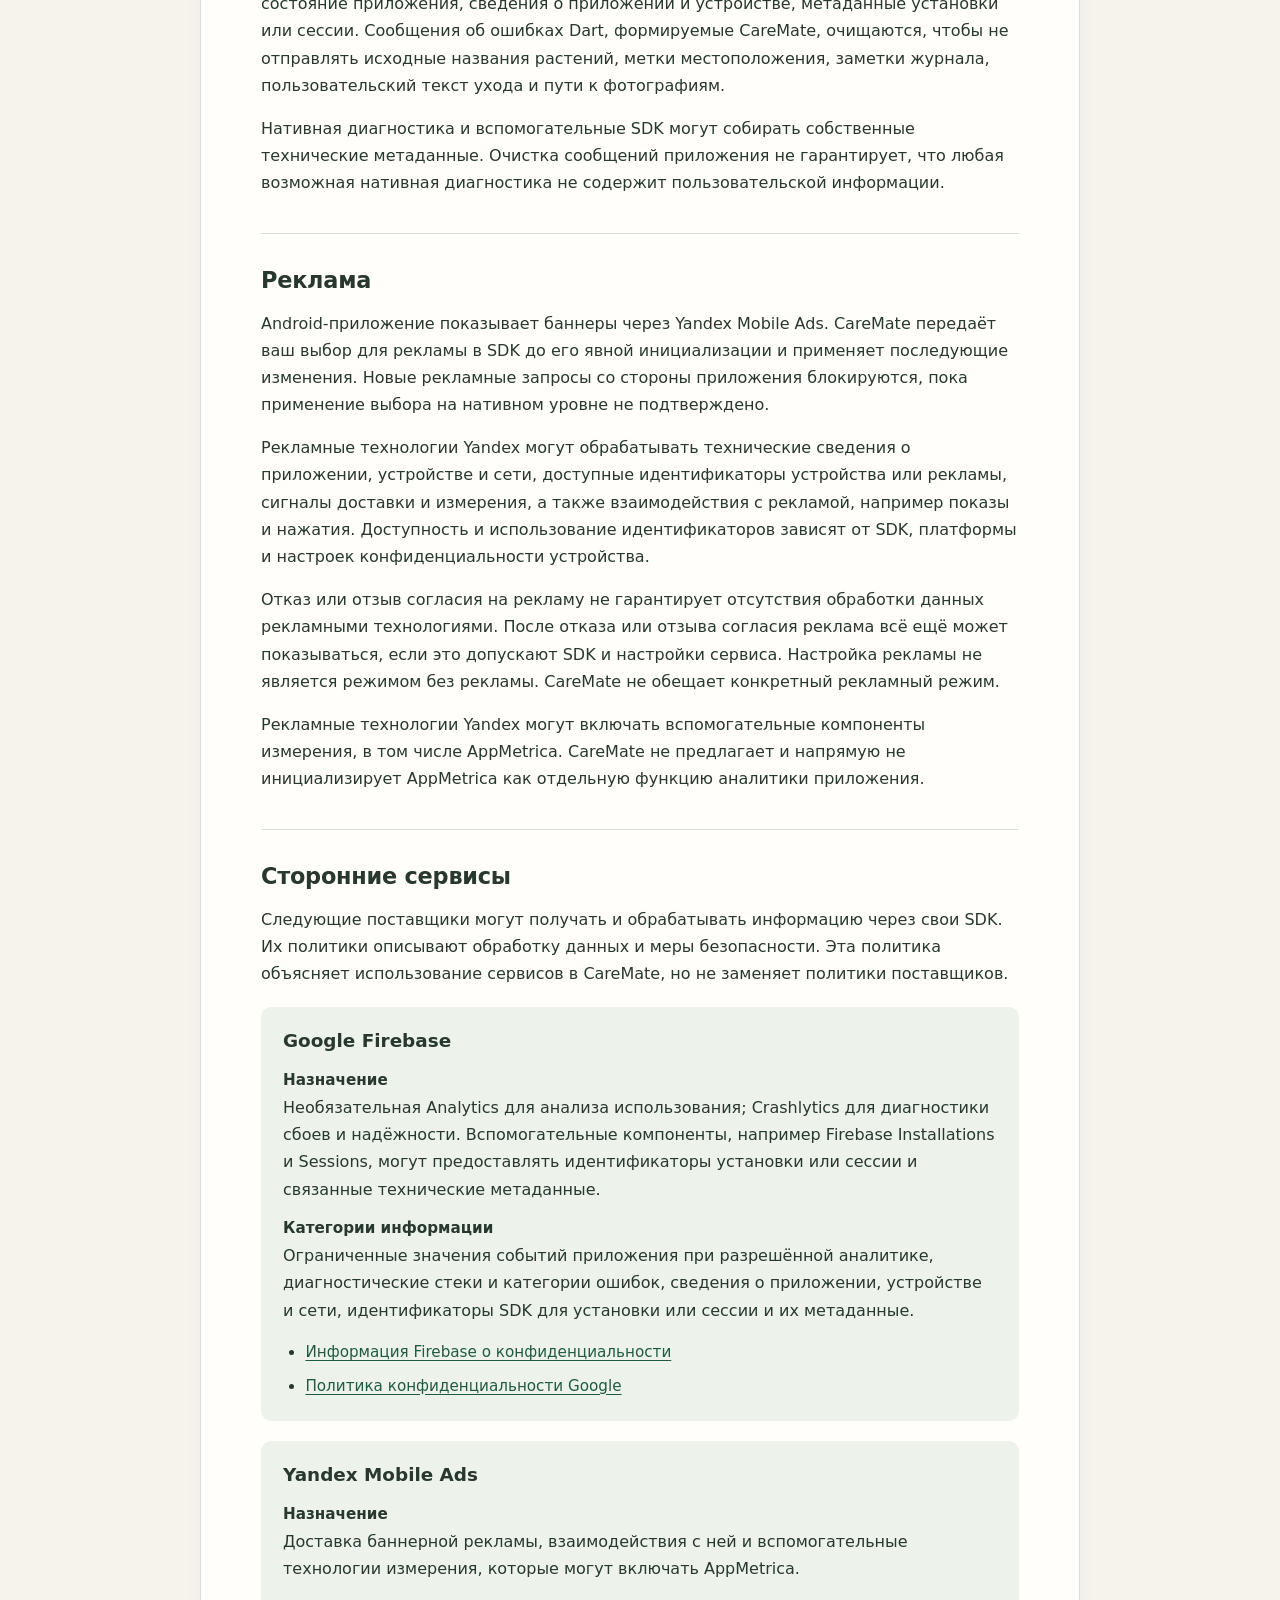
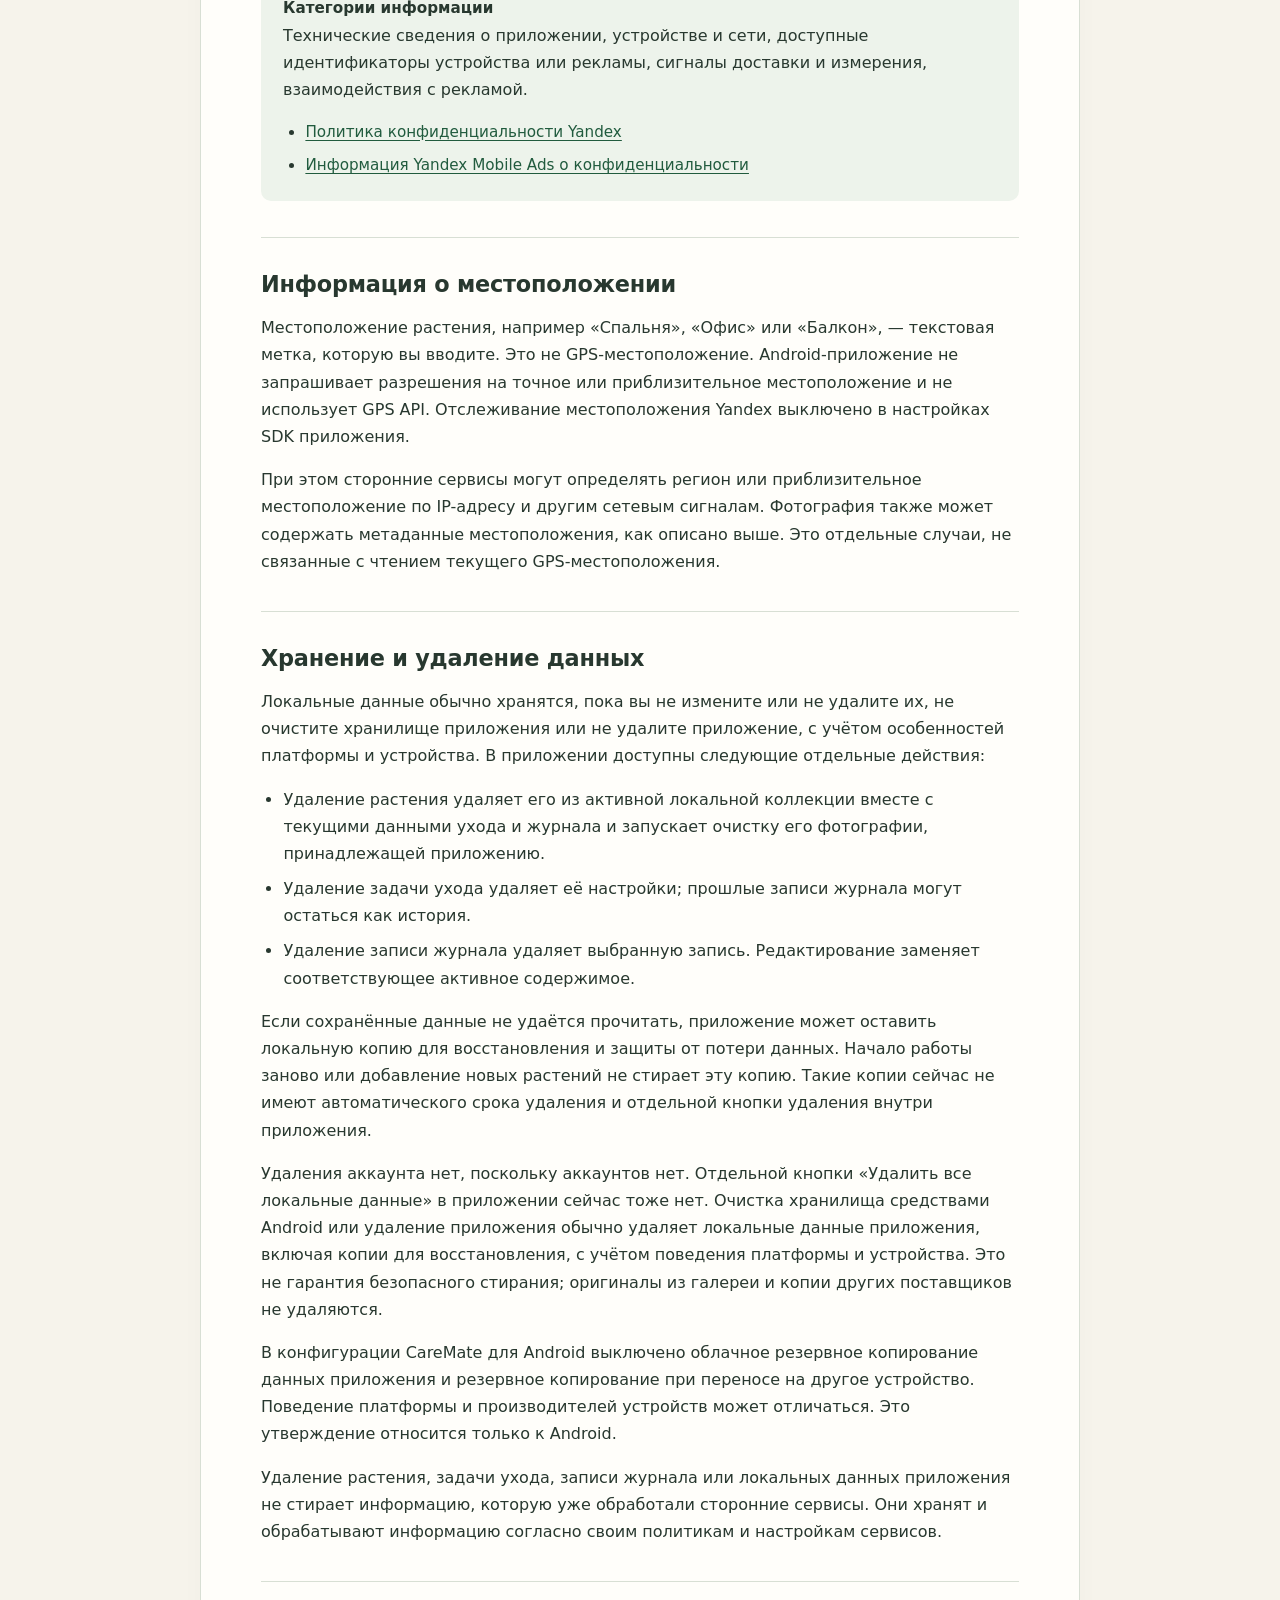
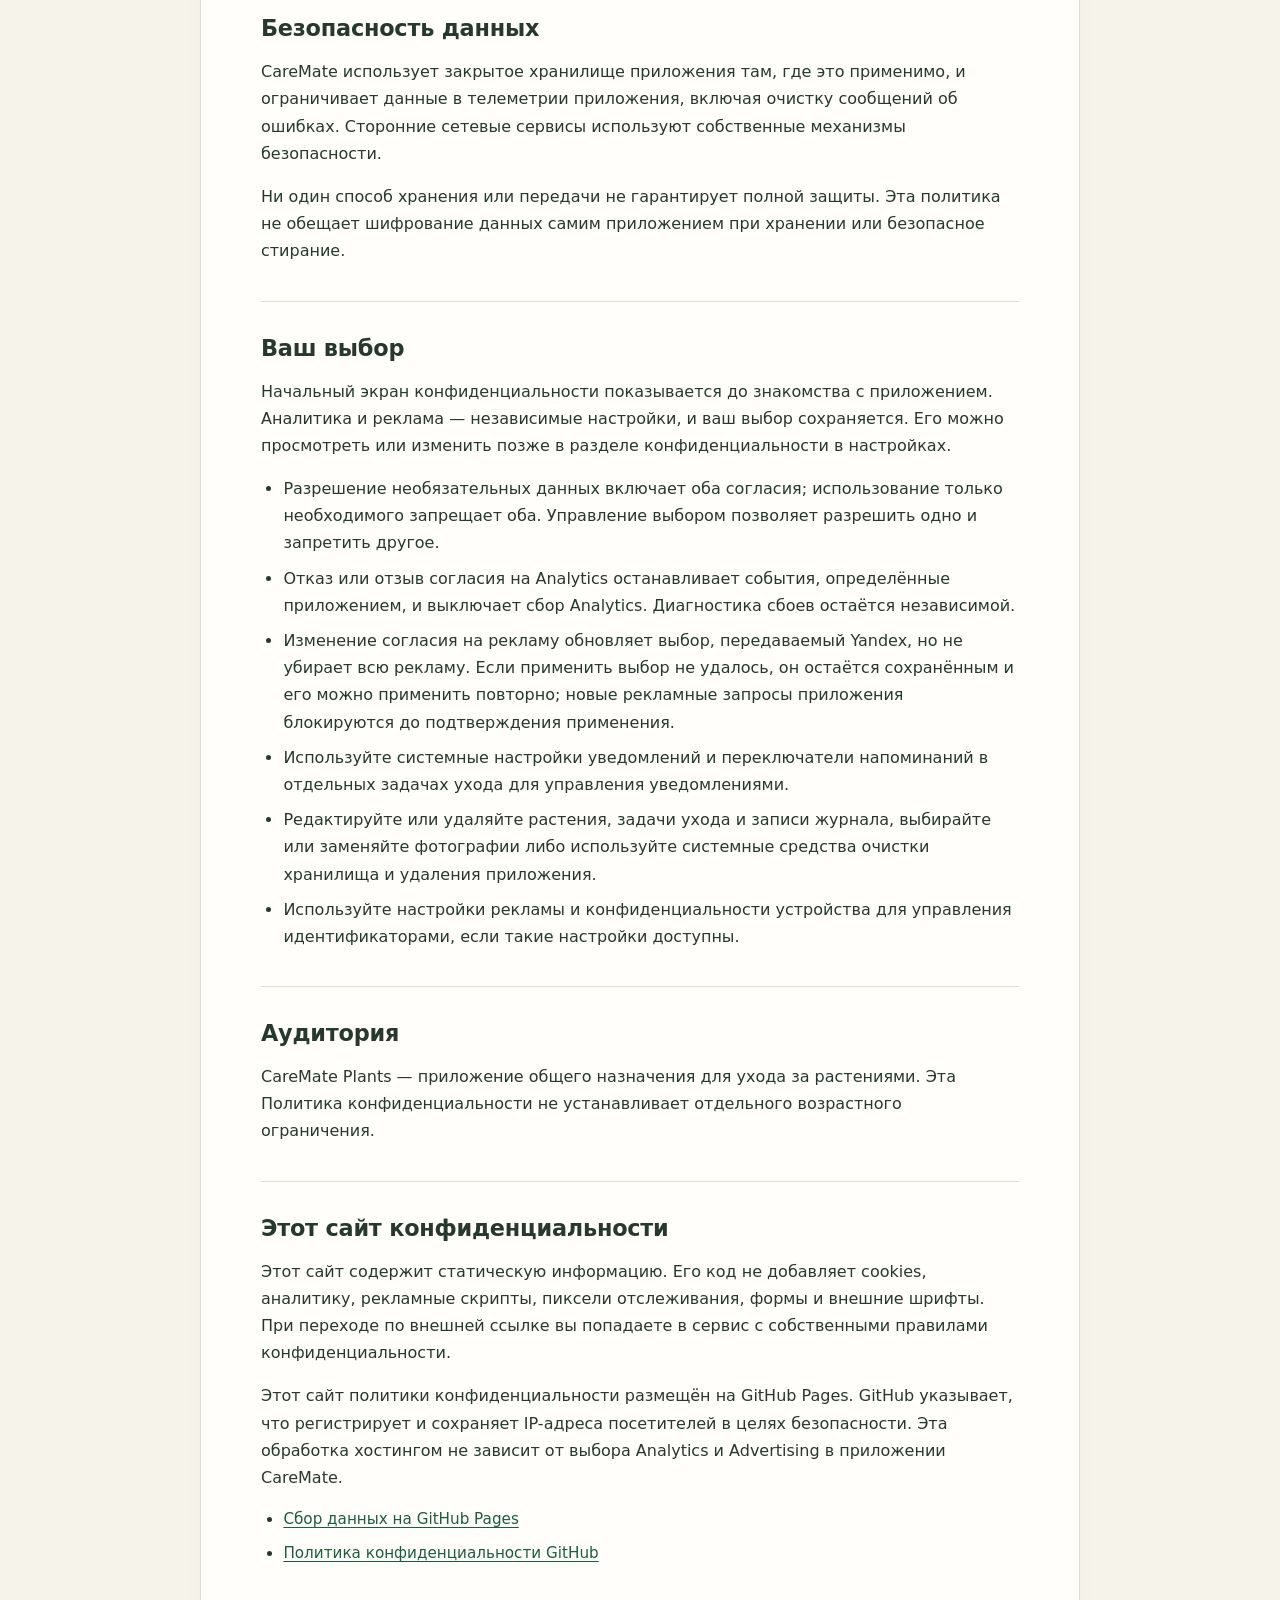
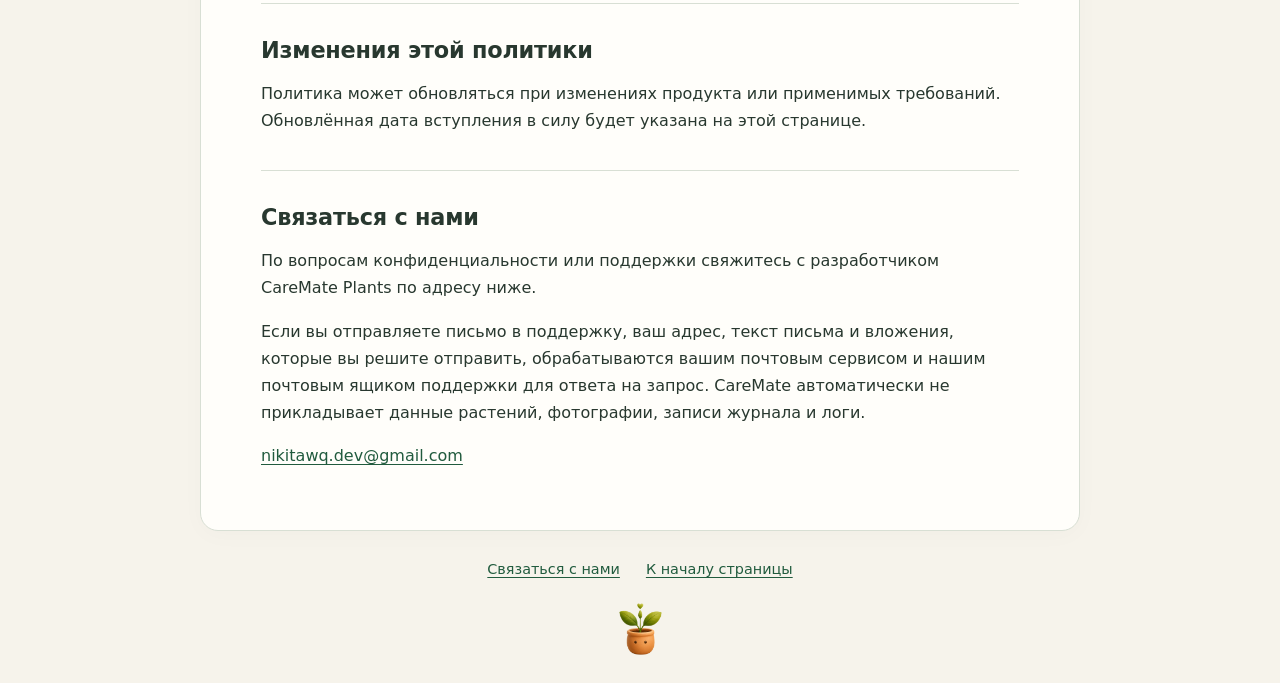
==== commit 8674ad9f: "chore: polish published privacy site" ====
--- a/privacy-ru.html
+++ b/privacy-ru.html
@@ -6,15 +6,17 @@
   <meta name="description" content="Как CareMate Plants обрабатывает локальные данные растений, необязательную аналитику, диагностику сбоев, рекламу и ваши настройки конфиденциальности.">
   <meta name="referrer" content="no-referrer">
   <title>Политика конфиденциальности — CareMate Plants</title>
+  <link rel="icon" type="image/png" sizes="32x32" href="assets/favicon-32x32.png">
+  <link rel="icon" type="image/png" sizes="48x48" href="assets/favicon-48x48.png">
   <link rel="stylesheet" href="styles.css">
 </head>
 <body id="top">
   <a class="skip-link" href="#main">Перейти к содержимому</a>
   <div class="site-wrap">
     <header class="site-header">
-      <a class="brand" href="index.html">
+      <div class="brand">
         <span class="brand-mark" aria-hidden="true">✿</span><span>CareMate Plants</span>
-      </a>
+      </div>
       <nav class="language-nav" aria-label="Язык политики">
         <a href="index.html" lang="en" hreflang="en">English</a>
 <a href="privacy-ru.html" lang="ru" hreflang="ru" aria-current="page">Русский</a>
@@ -161,7 +163,7 @@
     </main>
     <footer class="site-footer">
       <nav class="footer-nav" aria-label="Навигация внизу страницы">
-        <a href="mailto:nikitawq.dev@gmail.com">Конфиденциальность и поддержка</a>
+        <a href="mailto:nikitawq.dev@gmail.com">Связаться с нами</a>
         <a href="#top">К началу страницы</a>
       </nav>
       <div class="footer-brand">
